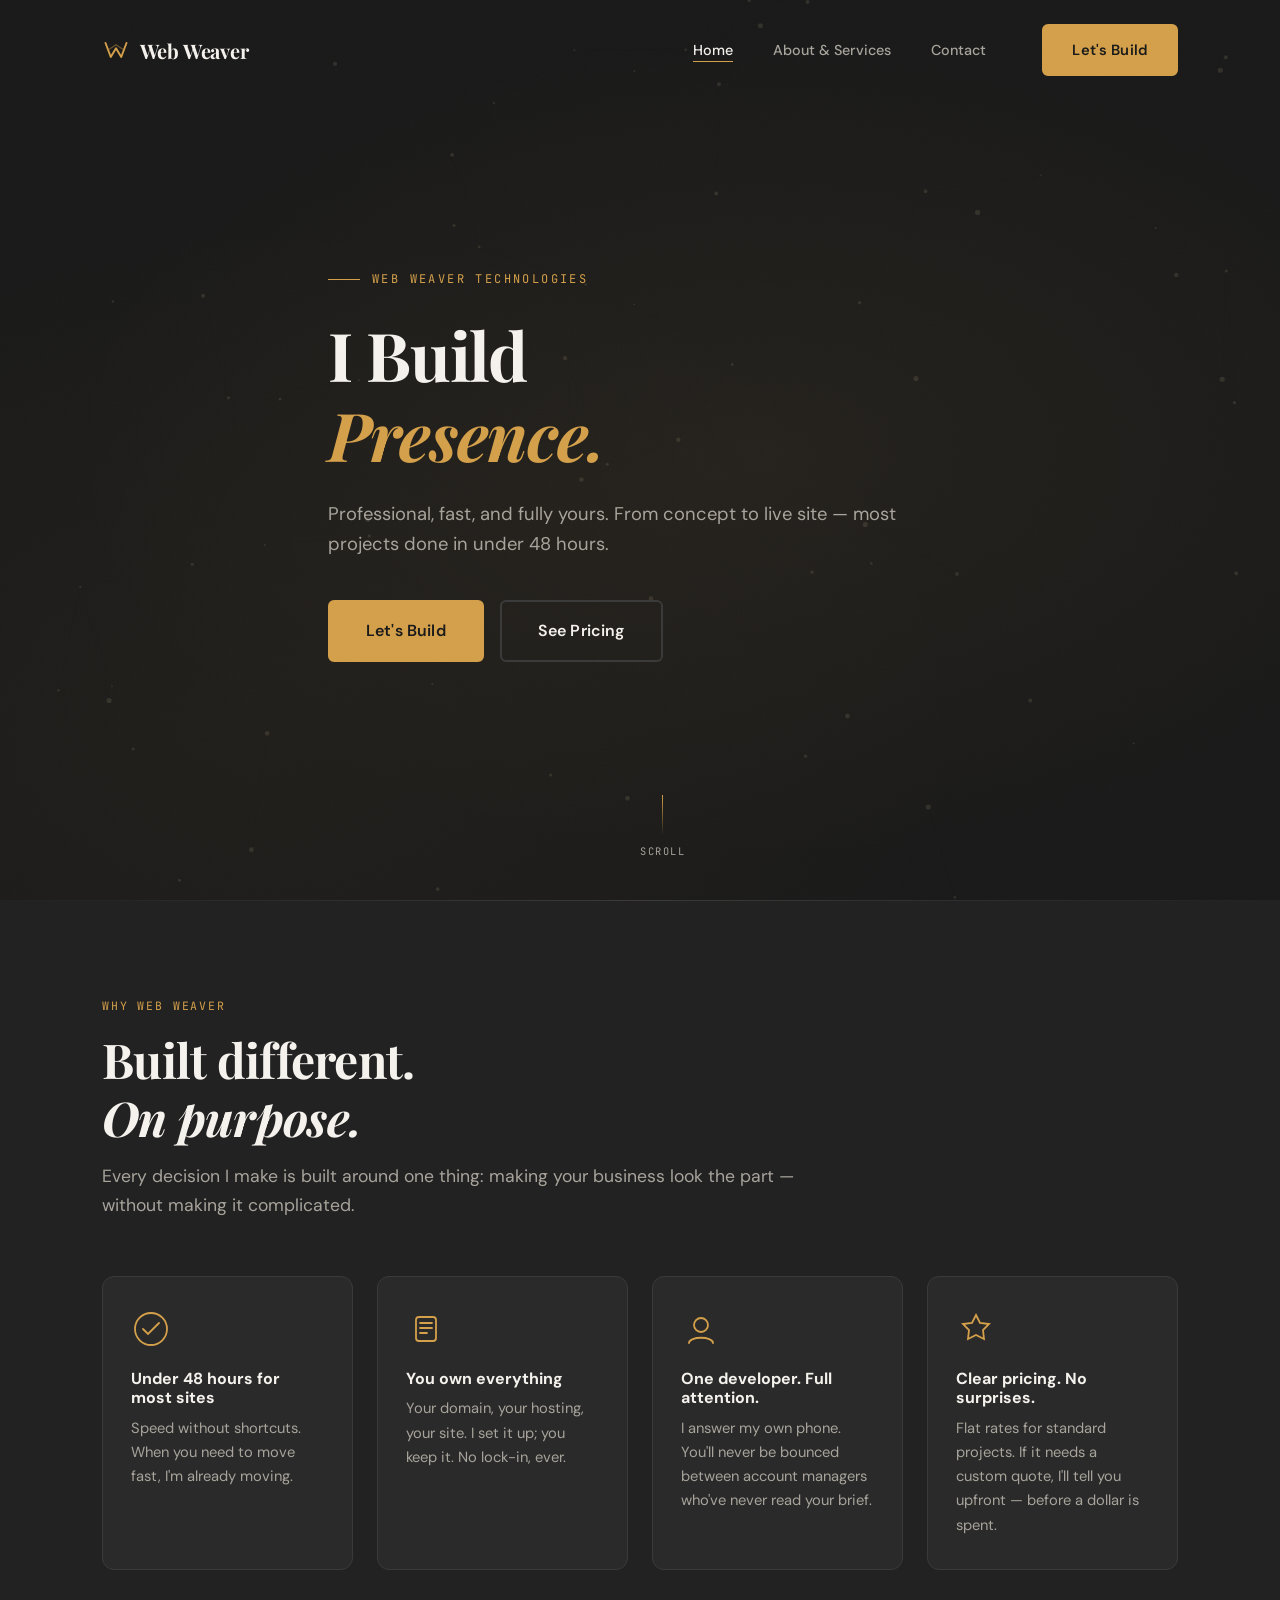
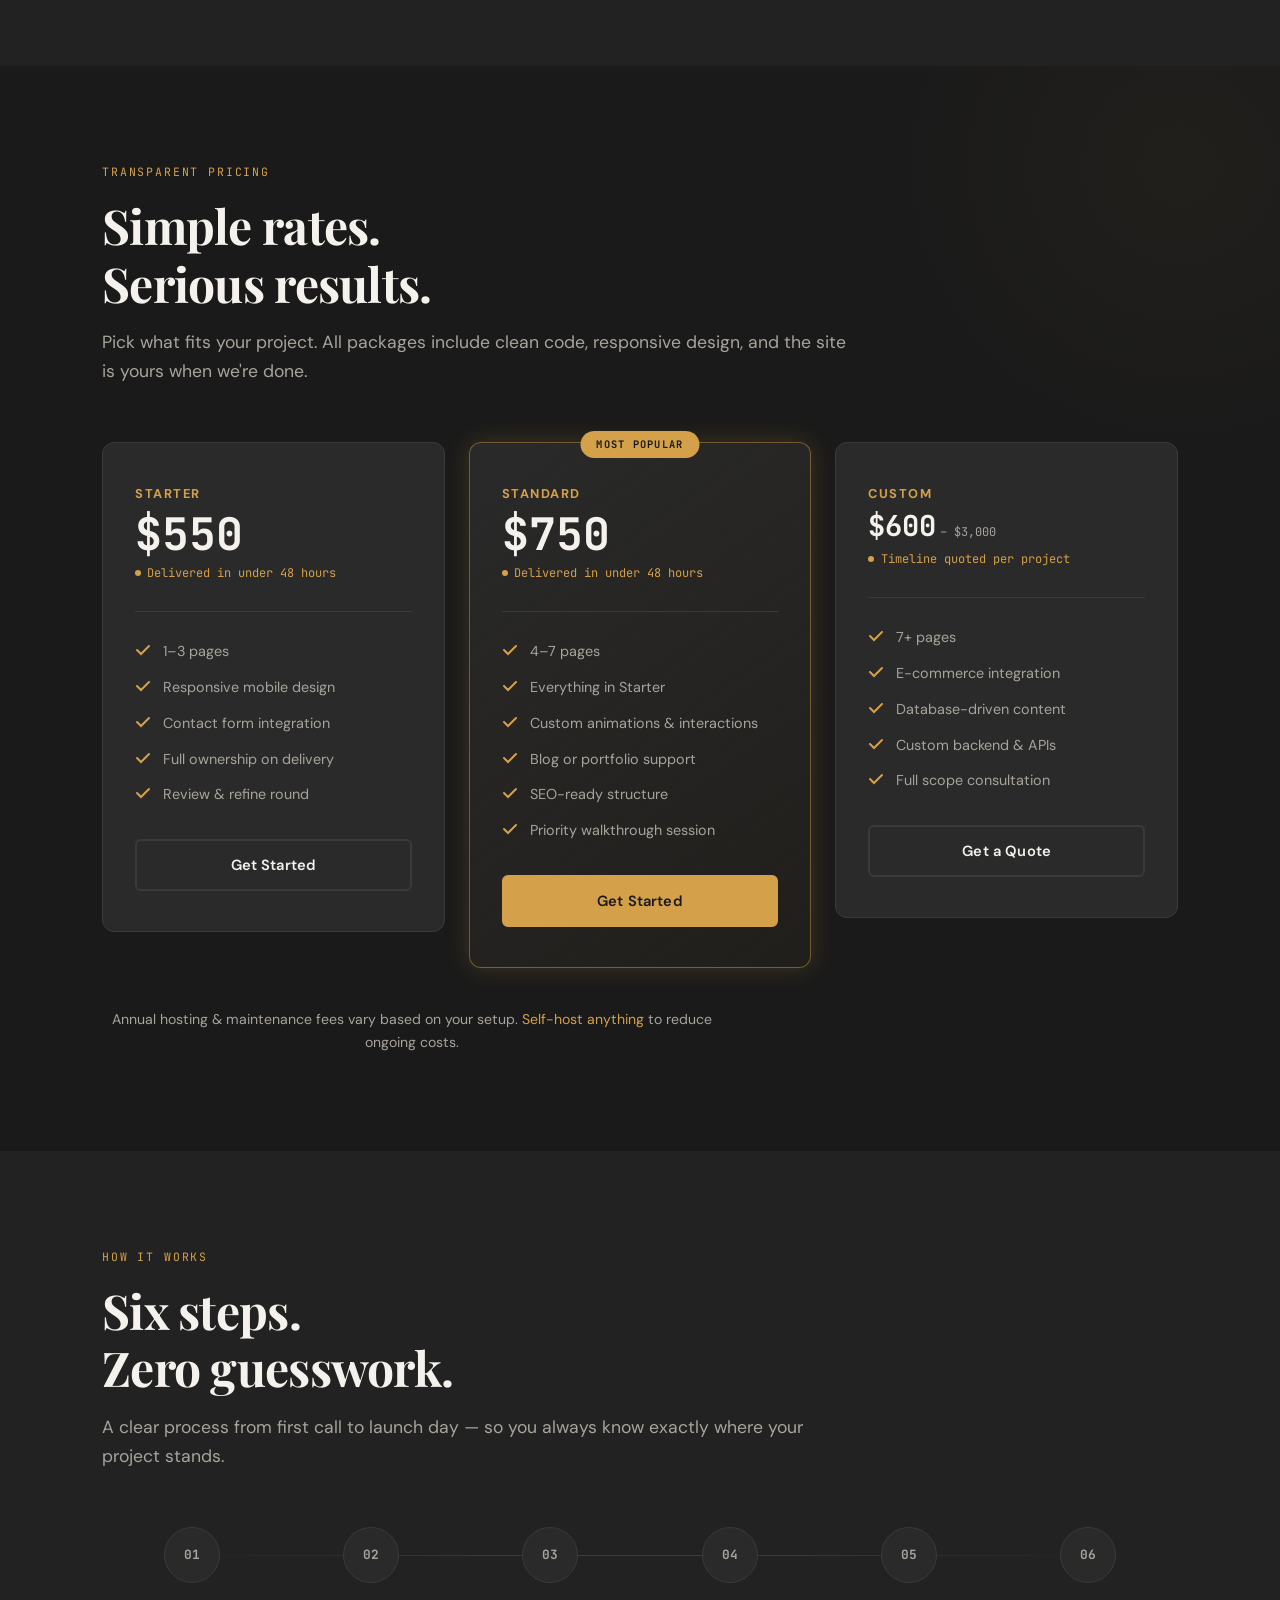
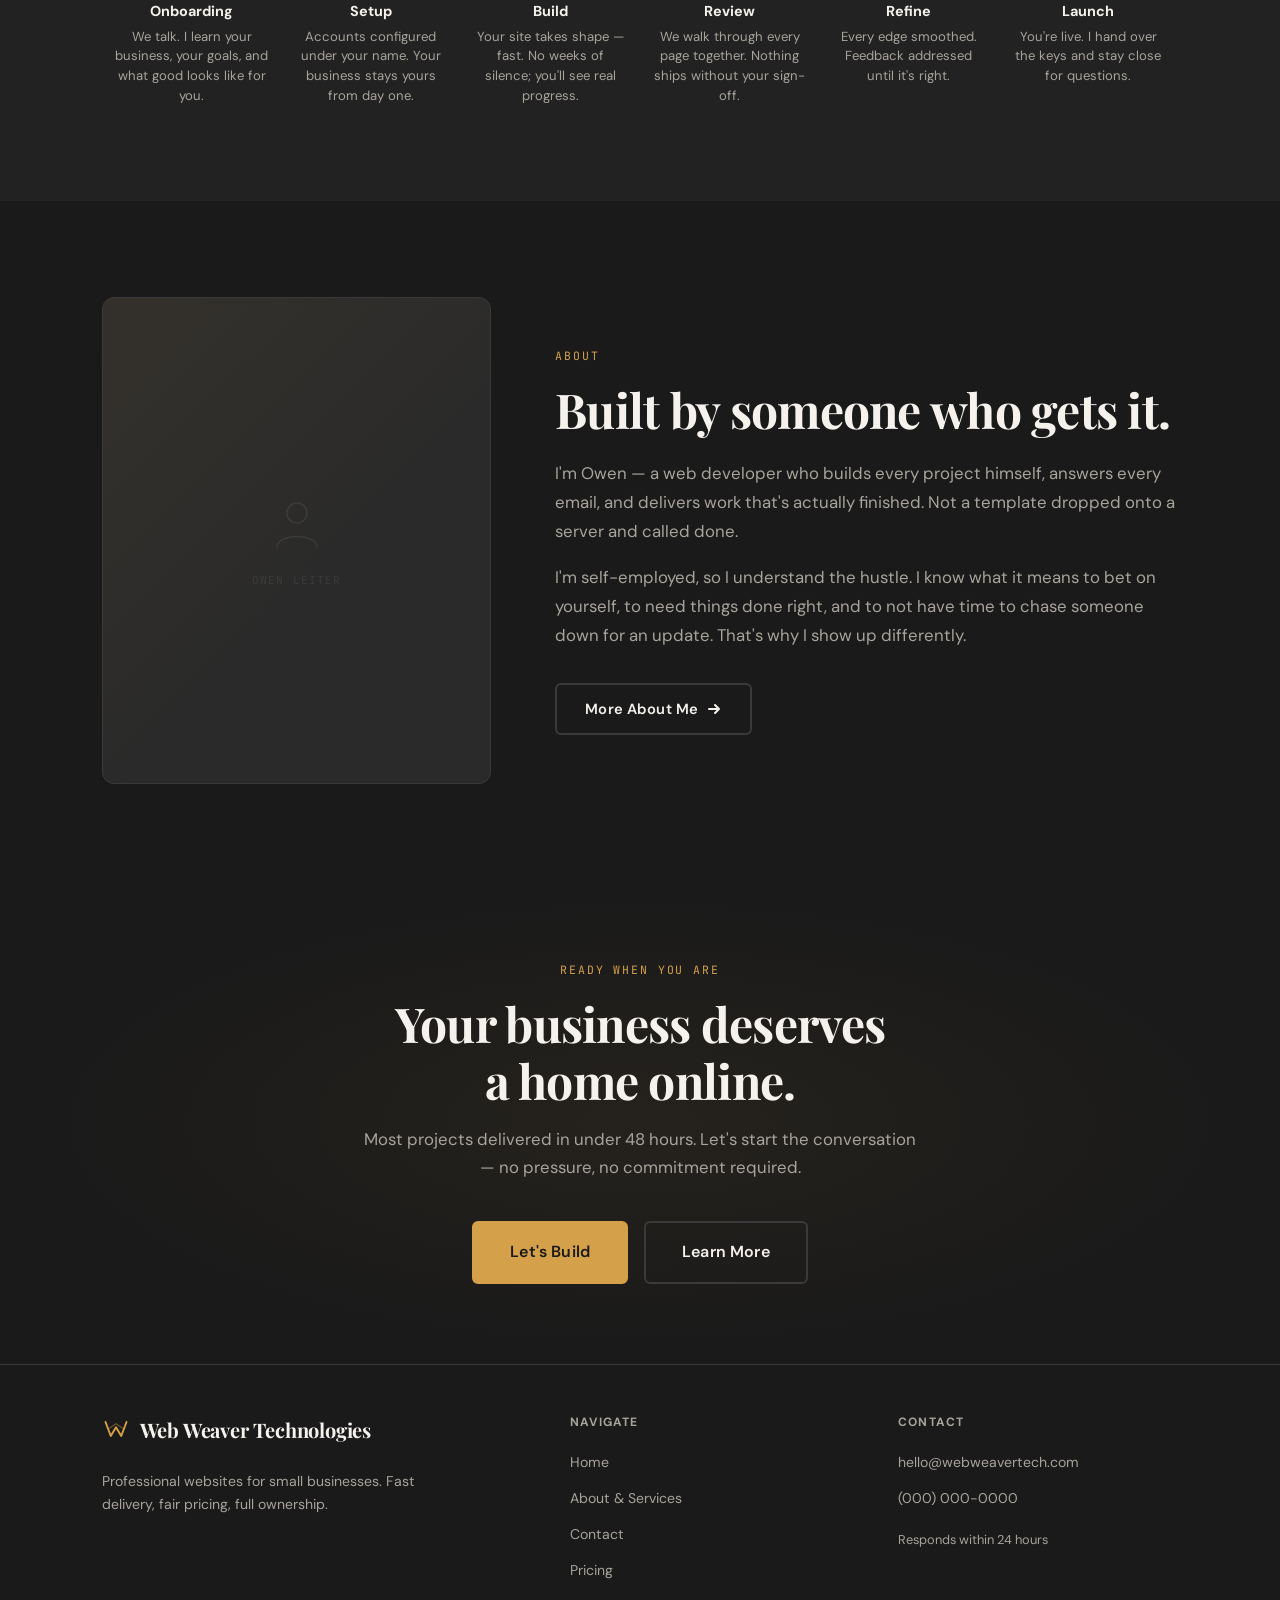
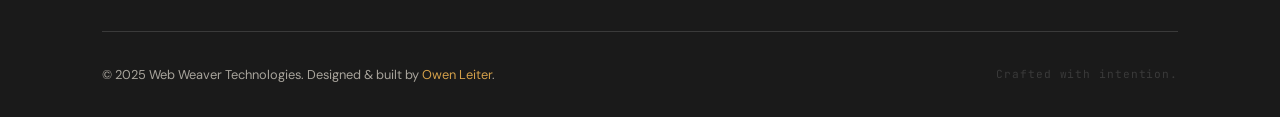
==== index.html @ 661040c4 "Initial commit — Web Weaver Technologies site" ====
<!DOCTYPE html>
<html lang="en">
<head>
  <meta charset="UTF-8" />
  <meta name="viewport" content="width=device-width, initial-scale=1.0" />
  <meta name="description" content="Web Weaver Technologies — Professional websites delivered in under 48 hours. Built by Owen Leiter for small businesses that mean business." />
  <title>Web Weaver Technologies</title>

  <!-- Fonts -->
  <link rel="preconnect" href="https://fonts.googleapis.com" />
  <link rel="preconnect" href="https://fonts.gstatic.com" crossorigin />
  <link href="https://fonts.googleapis.com/css2?family=Playfair+Display:ital,wght@0,600;0,700;1,600;1,700&family=DM+Sans:wght@400;500;600;700&family=JetBrains+Mono:wght@400;700&display=swap" rel="stylesheet" />

  <link rel="stylesheet" href="css/style.css" />
</head>
<body>

  <!-- ── NAVIGATION ─────────────────────────── -->
  <nav class="nav" role="navigation" aria-label="Main navigation">
    <div class="nav__inner">
      <a href="index.html" class="nav__logo">
        <!-- Logo mark: woven W -->
        <div class="nav__logo-mark" aria-hidden="true">
          <svg viewBox="0 0 32 32" fill="none" xmlns="http://www.w3.org/2000/svg">
            <path d="M4 8 L10 24 L16 14 L22 24 L28 8" stroke="#d4a04a" stroke-width="2.2" stroke-linecap="round" stroke-linejoin="round"/>
            <path d="M7 16 L16 10 L25 16" stroke="#d4a04a" stroke-width="1.2" stroke-linecap="round" stroke-opacity="0.45"/>
          </svg>
        </div>
        Web Weaver
      </a>

      <ul class="nav__links" role="list">
        <li><a href="index.html" class="nav__link">Home</a></li>
        <li><a href="about.html" class="nav__link">About &amp; Services</a></li>
        <li><a href="contact.html" class="nav__link">Contact</a></li>
        <li class="nav__cta">
          <a href="contact.html" class="btn btn-primary">Let's Build</a>
        </li>
      </ul>

      <button class="nav__toggle" aria-label="Open menu" aria-expanded="false">
        <span></span><span></span><span></span>
      </button>
    </div>
  </nav>

  <!-- ── HERO ───────────────────────────────── -->
  <section class="hero" aria-label="Hero">
    <canvas id="hero-canvas" aria-hidden="true"></canvas>
    <div class="hero__gradient" aria-hidden="true"></div>

    <div class="hero__content container">
      <span class="hero__eyebrow">Web Weaver Technologies</span>

      <h1 class="hero__headline">
        I Build<br>
        <em>Presence.</em>
      </h1>

      <p class="hero__sub">
        Professional, fast, and fully yours. From concept to live site — most
        projects done in under 48 hours.
      </p>

      <div class="hero__ctas">
        <a href="contact.html" class="btn btn-primary btn-lg">Let's Build</a>
        <a href="#pricing" class="btn btn-ghost btn-lg">See Pricing</a>
      </div>
    </div>

    <div class="hero__scroll" aria-hidden="true">
      <div class="hero__scroll-line"></div>
      <span>Scroll</span>
    </div>
  </section>

  <!-- ── PITCH / VALUE PROPS ────────────────── -->
  <section class="pitch" id="pitch" aria-labelledby="pitch-heading">
    <div class="container">
      <div class="section-header" data-reveal>
        <span class="section-label">Why Web Weaver</span>
        <h2 id="pitch-heading">Built different.<br><em>On purpose.</em></h2>
        <p>Every decision I make is built around one thing: making your business look the part — without making it complicated.</p>
      </div>

      <div class="pitch__grid" data-reveal>
        <div class="pitch__card" data-stagger>
          <div class="pitch__icon" aria-hidden="true">
            <svg viewBox="0 0 40 40" fill="none" xmlns="http://www.w3.org/2000/svg" stroke="currentColor" stroke-width="1.8" stroke-linecap="round">
              <circle cx="20" cy="20" r="16"/>
              <polyline points="12,20 17,25 28,14"/>
            </svg>
          </div>
          <h3>Under 48 hours for most sites</h3>
          <p>Speed without shortcuts. When you need to move fast, I'm already moving.</p>
        </div>

        <div class="pitch__card" data-stagger>
          <div class="pitch__icon" aria-hidden="true">
            <svg viewBox="0 0 40 40" fill="none" xmlns="http://www.w3.org/2000/svg" stroke="currentColor" stroke-width="1.8" stroke-linecap="round">
              <rect x="10" y="8" width="20" height="24" rx="3"/>
              <line x1="14" y1="14" x2="26" y2="14"/>
              <line x1="14" y1="19" x2="26" y2="19"/>
              <line x1="14" y1="24" x2="21" y2="24"/>
            </svg>
          </div>
          <h3>You own everything</h3>
          <p>Your domain, your hosting, your site. I set it up; you keep it. No lock-in, ever.</p>
        </div>

        <div class="pitch__card" data-stagger>
          <div class="pitch__icon" aria-hidden="true">
            <svg viewBox="0 0 40 40" fill="none" xmlns="http://www.w3.org/2000/svg" stroke="currentColor" stroke-width="1.8" stroke-linecap="round">
              <circle cx="20" cy="16" r="7"/>
              <path d="M8,34 C8,27 32,27 32,34"/>
            </svg>
          </div>
          <h3>One developer. Full attention.</h3>
          <p>I answer my own phone. You'll never be bounced between account managers who've never read your brief.</p>
        </div>

        <div class="pitch__card" data-stagger>
          <div class="pitch__icon" aria-hidden="true">
            <svg viewBox="0 0 40 40" fill="none" xmlns="http://www.w3.org/2000/svg" stroke="currentColor" stroke-width="1.8" stroke-linecap="round">
              <path d="M20 6 L24 14 L33 15 L27 21 L28 30 L20 26 L12 30 L13 21 L7 15 L16 14 Z"/>
            </svg>
          </div>
          <h3>Clear pricing. No surprises.</h3>
          <p>Flat rates for standard projects. If it needs a custom quote, I'll tell you upfront — before a dollar is spent.</p>
        </div>
      </div>
    </div>
  </section>

  <!-- ── PRICING ────────────────────────────── -->
  <section class="pricing" id="pricing" aria-labelledby="pricing-heading">
    <div class="container">
      <div class="section-header" data-reveal>
        <span class="section-label">Transparent Pricing</span>
        <h2 id="pricing-heading">Simple rates.<br>Serious results.</h2>
        <p>Pick what fits your project. All packages include clean code, responsive design, and the site is yours when we're done.</p>
      </div>

      <div class="pricing__grid" data-reveal>

        <!-- Starter -->
        <div class="pricing-card" data-stagger>
          <div class="pricing-card__name">Starter</div>
          <div class="pricing-card__price">
            <span class="pricing-card__amount">$550</span>
          </div>
          <div class="pricing-card__turnaround">Delivered in under 48 hours</div>
          <div class="pricing-card__divider"></div>
          <ul class="pricing-card__features">
            <li class="pricing-card__feature">
              <svg class="pricing-card__feature-icon" viewBox="0 0 16 16" fill="none" stroke="currentColor" stroke-width="2" stroke-linecap="round"><polyline points="2 8 6 12 14 4"/></svg>
              1–3 pages
            </li>
            <li class="pricing-card__feature">
              <svg class="pricing-card__feature-icon" viewBox="0 0 16 16" fill="none" stroke="currentColor" stroke-width="2" stroke-linecap="round"><polyline points="2 8 6 12 14 4"/></svg>
              Responsive mobile design
            </li>
            <li class="pricing-card__feature">
              <svg class="pricing-card__feature-icon" viewBox="0 0 16 16" fill="none" stroke="currentColor" stroke-width="2" stroke-linecap="round"><polyline points="2 8 6 12 14 4"/></svg>
              Contact form integration
            </li>
            <li class="pricing-card__feature">
              <svg class="pricing-card__feature-icon" viewBox="0 0 16 16" fill="none" stroke="currentColor" stroke-width="2" stroke-linecap="round"><polyline points="2 8 6 12 14 4"/></svg>
              Full ownership on delivery
            </li>
            <li class="pricing-card__feature">
              <svg class="pricing-card__feature-icon" viewBox="0 0 16 16" fill="none" stroke="currentColor" stroke-width="2" stroke-linecap="round"><polyline points="2 8 6 12 14 4"/></svg>
              Review &amp; refine round
            </li>
          </ul>
          <a href="onboarding.html?plan=starter" class="btn btn-ghost" style="width:100%;justify-content:center;">Get Started</a>
        </div>

        <!-- Standard (featured) -->
        <div class="pricing-card pricing-card--featured" data-stagger>
          <div class="pricing-card__badge">Most Popular</div>
          <div class="pricing-card__name">Standard</div>
          <div class="pricing-card__price">
            <span class="pricing-card__amount">$750</span>
          </div>
          <div class="pricing-card__turnaround">Delivered in under 48 hours</div>
          <div class="pricing-card__divider"></div>
          <ul class="pricing-card__features">
            <li class="pricing-card__feature">
              <svg class="pricing-card__feature-icon" viewBox="0 0 16 16" fill="none" stroke="currentColor" stroke-width="2" stroke-linecap="round"><polyline points="2 8 6 12 14 4"/></svg>
              4–7 pages
            </li>
            <li class="pricing-card__feature">
              <svg class="pricing-card__feature-icon" viewBox="0 0 16 16" fill="none" stroke="currentColor" stroke-width="2" stroke-linecap="round"><polyline points="2 8 6 12 14 4"/></svg>
              Everything in Starter
            </li>
            <li class="pricing-card__feature">
              <svg class="pricing-card__feature-icon" viewBox="0 0 16 16" fill="none" stroke="currentColor" stroke-width="2" stroke-linecap="round"><polyline points="2 8 6 12 14 4"/></svg>
              Custom animations &amp; interactions
            </li>
            <li class="pricing-card__feature">
              <svg class="pricing-card__feature-icon" viewBox="0 0 16 16" fill="none" stroke="currentColor" stroke-width="2" stroke-linecap="round"><polyline points="2 8 6 12 14 4"/></svg>
              Blog or portfolio support
            </li>
            <li class="pricing-card__feature">
              <svg class="pricing-card__feature-icon" viewBox="0 0 16 16" fill="none" stroke="currentColor" stroke-width="2" stroke-linecap="round"><polyline points="2 8 6 12 14 4"/></svg>
              SEO-ready structure
            </li>
            <li class="pricing-card__feature">
              <svg class="pricing-card__feature-icon" viewBox="0 0 16 16" fill="none" stroke="currentColor" stroke-width="2" stroke-linecap="round"><polyline points="2 8 6 12 14 4"/></svg>
              Priority walkthrough session
            </li>
          </ul>
          <a href="onboarding.html?plan=standard" class="btn btn-primary" style="width:100%;justify-content:center;">Get Started</a>
        </div>

        <!-- Custom -->
        <div class="pricing-card" data-stagger>
          <div class="pricing-card__name">Custom</div>
          <div class="pricing-card__price">
            <span class="pricing-card__amount pricing-card__amount--range">$600</span>
            <span class="pricing-card__suffix">– $3,000</span>
          </div>
          <div class="pricing-card__turnaround">Timeline quoted per project</div>
          <div class="pricing-card__divider"></div>
          <ul class="pricing-card__features">
            <li class="pricing-card__feature">
              <svg class="pricing-card__feature-icon" viewBox="0 0 16 16" fill="none" stroke="currentColor" stroke-width="2" stroke-linecap="round"><polyline points="2 8 6 12 14 4"/></svg>
              7+ pages
            </li>
            <li class="pricing-card__feature">
              <svg class="pricing-card__feature-icon" viewBox="0 0 16 16" fill="none" stroke="currentColor" stroke-width="2" stroke-linecap="round"><polyline points="2 8 6 12 14 4"/></svg>
              E-commerce integration
            </li>
            <li class="pricing-card__feature">
              <svg class="pricing-card__feature-icon" viewBox="0 0 16 16" fill="none" stroke="currentColor" stroke-width="2" stroke-linecap="round"><polyline points="2 8 6 12 14 4"/></svg>
              Database-driven content
            </li>
            <li class="pricing-card__feature">
              <svg class="pricing-card__feature-icon" viewBox="0 0 16 16" fill="none" stroke="currentColor" stroke-width="2" stroke-linecap="round"><polyline points="2 8 6 12 14 4"/></svg>
              Custom backend &amp; APIs
            </li>
            <li class="pricing-card__feature">
              <svg class="pricing-card__feature-icon" viewBox="0 0 16 16" fill="none" stroke="currentColor" stroke-width="2" stroke-linecap="round"><polyline points="2 8 6 12 14 4"/></svg>
              Full scope consultation
            </li>
          </ul>
          <a href="onboarding.html?plan=custom" class="btn btn-ghost" style="width:100%;justify-content:center;">Get a Quote</a>
        </div>

      </div>

      <p class="pricing__note" data-reveal>
        Annual hosting &amp; maintenance fees vary based on your setup.
        <a href="about.html#services">Self-host anything</a> to reduce ongoing costs.
      </p>
    </div>
  </section>

  <!-- ── PROCESS ────────────────────────────── -->
  <section class="process" id="process" aria-labelledby="process-heading">
    <div class="container">
      <div class="section-header" data-reveal>
        <span class="section-label">How It Works</span>
        <h2 id="process-heading">Six steps.<br>Zero guesswork.</h2>
        <p>A clear process from first call to launch day — so you always know exactly where your project stands.</p>
      </div>

      <div class="process__timeline" role="list">
        <div class="process__step" role="listitem">
          <div class="process__num" aria-hidden="true">01</div>
          <h3 class="process__step-title">Onboarding</h3>
          <p class="process__step-desc">We talk. I learn your business, your goals, and what good looks like for you.</p>
        </div>
        <div class="process__step" role="listitem">
          <div class="process__num" aria-hidden="true">02</div>
          <h3 class="process__step-title">Setup</h3>
          <p class="process__step-desc">Accounts configured under your name. Your business stays yours from day one.</p>
        </div>
        <div class="process__step" role="listitem">
          <div class="process__num" aria-hidden="true">03</div>
          <h3 class="process__step-title">Build</h3>
          <p class="process__step-desc">Your site takes shape — fast. No weeks of silence; you'll see real progress.</p>
        </div>
        <div class="process__step" role="listitem">
          <div class="process__num" aria-hidden="true">04</div>
          <h3 class="process__step-title">Review</h3>
          <p class="process__step-desc">We walk through every page together. Nothing ships without your sign-off.</p>
        </div>
        <div class="process__step" role="listitem">
          <div class="process__num" aria-hidden="true">05</div>
          <h3 class="process__step-title">Refine</h3>
          <p class="process__step-desc">Every edge smoothed. Feedback addressed until it's right.</p>
        </div>
        <div class="process__step" role="listitem">
          <div class="process__num" aria-hidden="true">06</div>
          <h3 class="process__step-title">Launch</h3>
          <p class="process__step-desc">You're live. I hand over the keys and stay close for questions.</p>
        </div>
      </div>
    </div>
  </section>

  <!-- ── ABOUT TEASER ───────────────────────── -->
  <section class="about-teaser" aria-labelledby="about-teaser-heading">
    <div class="container">
      <div class="about-teaser__inner" data-reveal>
        <div class="about-teaser__photo">
          <div class="about-teaser__photo-placeholder">
            <svg viewBox="0 0 64 64" fill="none" xmlns="http://www.w3.org/2000/svg" stroke="currentColor" stroke-width="1.5" stroke-linecap="round">
              <circle cx="32" cy="22" r="10"/>
              <path d="M12,56 C12,42 52,42 52,56"/>
            </svg>
            <span class="about-teaser__photo-label">Owen Leiter</span>
          </div>
        </div>

        <div class="about-teaser__content">
          <span class="section-label">About</span>
          <h2 id="about-teaser-heading">Built by someone who gets it.</h2>
          <p>
            I'm Owen — a web developer who builds every project himself, answers every email, and
            delivers work that's actually finished. Not a template dropped onto a server and called done.
          </p>
          <p>
            I'm self-employed, so I understand the hustle. I know what it means to bet on yourself,
            to need things done right, and to not have time to chase someone down for an update.
            That's why I show up differently.
          </p>
          <a href="about.html" class="btn btn-ghost">
            More About Me
            <svg width="16" height="16" viewBox="0 0 16 16" fill="none" stroke="currentColor" stroke-width="2" stroke-linecap="round" stroke-linejoin="round" aria-hidden="true"><path d="M3 8h10M9 4l4 4-4 4"/></svg>
          </a>
        </div>
      </div>
    </div>
  </section>

  <!-- ── CTA BAND ───────────────────────────── -->
  <section class="cta-band" aria-labelledby="cta-heading">
    <div class="container cta-band__inner" data-reveal>
      <span class="section-label" style="display:block;text-align:center;">Ready when you are</span>
      <h2 id="cta-heading">Your business deserves<br>a home online.</h2>
      <p>Most projects delivered in under 48 hours. Let's start the conversation — no pressure, no commitment required.</p>
      <div class="cta-band__actions">
        <a href="contact.html" class="btn btn-primary btn-lg">Let's Build</a>
        <a href="about.html" class="btn btn-ghost btn-lg">Learn More</a>
      </div>
    </div>
  </section>

  <!-- ── FOOTER ─────────────────────────────── -->
  <footer class="footer" role="contentinfo">
    <div class="container">
      <div class="footer__inner">
        <div class="footer__brand">
          <a href="index.html" class="nav__logo" style="margin-bottom:0.75rem;display:inline-flex;">
            <div class="nav__logo-mark" aria-hidden="true">
              <svg viewBox="0 0 32 32" fill="none" xmlns="http://www.w3.org/2000/svg">
                <path d="M4 8 L10 24 L16 14 L22 24 L28 8" stroke="#d4a04a" stroke-width="2.2" stroke-linecap="round" stroke-linejoin="round"/>
                <path d="M7 16 L16 10 L25 16" stroke="#d4a04a" stroke-width="1.2" stroke-linecap="round" stroke-opacity="0.45"/>
              </svg>
            </div>
            Web Weaver Technologies
          </a>
          <p>Professional websites for small businesses. Fast delivery, fair pricing, full ownership.</p>
        </div>

        <div>
          <p class="footer__heading">Navigate</p>
          <ul class="footer__links" role="list">
            <li><a href="index.html" class="footer__link">Home</a></li>
            <li><a href="about.html" class="footer__link">About &amp; Services</a></li>
            <li><a href="contact.html" class="footer__link">Contact</a></li>
            <li><a href="#pricing" class="footer__link">Pricing</a></li>
          </ul>
        </div>

        <div>
          <p class="footer__heading">Contact</p>
          <ul class="footer__links" role="list">
            <li><a href="mailto:hello@webweavertech.com" class="footer__link">hello@webweavertech.com</a></li>
            <li><a href="tel:+10000000000" class="footer__link">(000) 000-0000</a></li>
            <li style="margin-top:0.5rem;font-size:0.8rem;color:var(--text-secondary);">Responds within 24 hours</li>
          </ul>
        </div>
      </div>

      <div class="footer__bottom">
        <p class="footer__copy">&copy; 2025 Web Weaver Technologies. Designed &amp; built by <a href="about.html">Owen Leiter</a>.</p>
        <span class="footer__tagline">Crafted with intention.</span>
      </div>
    </div>
  </footer>

  <script src="js/main.js"></script>
</body>
</html>
---- css/style.css ----
/* =============================================
   WEB WEAVER TECHNOLOGIES — MAIN STYLESHEET
   ============================================= */

/* 1. VARIABLES & RESET
   ============================================= */
:root {
  --bg-primary:    #222222;
  --bg-secondary:  #1a1a1a;
  --bg-surface:    #2a2a2a;
  --accent:        #d4a04a;
  --accent-light:  #e8b84a;
  --accent-glow:        rgba(232, 184, 74, 0.18);
  --accent-glow-strong: rgba(212, 160, 74, 0.32);
  --text-primary:  #f5f2ed;
  --text-secondary:#a8a49c;
  --border:        #3a3a3a;
  --border-accent: rgba(212, 160, 74, 0.45);

  --font-display: 'Playfair Display', Georgia, serif;
  --font-body:    'DM Sans', system-ui, sans-serif;
  --font-mono:    'JetBrains Mono', 'Courier New', monospace;

  --ease-out: cubic-bezier(0.16, 1, 0.3, 1);
  --ease-in-out: cubic-bezier(0.4, 0, 0.2, 1);
  --dur-reveal: 650ms;
  --dur-hover:  280ms;

  --shadow-card:       0 4px 28px rgba(0,0,0,0.45);
  --shadow-card-hover: 0 8px 48px rgba(0,0,0,0.55);
  --shadow-glow:       0 0 24px var(--accent-glow);
  --shadow-glow-strong:0 0 48px var(--accent-glow-strong);

  --radius-sm: 6px;
  --radius-md: 12px;
  --container: 1140px;
}

*, *::before, *::after { box-sizing: border-box; margin: 0; padding: 0; }

html {
  scroll-behavior: smooth;
}

body {
  background-color: var(--bg-primary);
  color: var(--text-primary);
  font-family: var(--font-body);
  font-size: 1rem;
  line-height: 1.65;
  overflow-x: hidden;
  -webkit-font-smoothing: antialiased;
  -moz-osx-font-smoothing: grayscale;
}

/* Subtle noise texture */
body::after {
  content: '';
  position: fixed;
  inset: 0;
  pointer-events: none;
  z-index: 9999;
  opacity: 0.018;
  background-image: url("data:image/svg+xml,%3Csvg xmlns='http://www.w3.org/2000/svg' width='300' height='300'%3E%3Cfilter id='n' x='0' y='0'%3E%3CfeTurbulence type='fractalNoise' baseFrequency='0.75' numOctaves='4' stitchTiles='stitch'/%3E%3C/filter%3E%3Crect width='300' height='300' filter='url(%23n)' opacity='1'/%3E%3C/svg%3E");
}

img, svg { display: block; max-width: 100%; }
a { color: inherit; text-decoration: none; }
ul, ol { list-style: none; }
button { cursor: pointer; border: none; background: none; font: inherit; }

/* 2. TYPOGRAPHY
   ============================================= */
h1, h2, h3, h4 {
  font-family: var(--font-display);
  line-height: 1.2;
  font-weight: 700;
  color: var(--text-primary);
}

h1 { font-size: clamp(2.6rem, 5.5vw, 4.2rem); letter-spacing: -0.02em; }
h2 { font-size: clamp(2rem, 4vw, 3rem); letter-spacing: -0.015em; }
h3 { font-size: clamp(1.2rem, 2vw, 1.5rem); font-weight: 600; }
h4 { font-size: 1.1rem; font-family: var(--font-body); font-weight: 600; }

p { color: var(--text-secondary); max-width: 62ch; }
strong { color: var(--text-primary); font-weight: 600; }

.section-label {
  font-family: var(--font-mono);
  font-size: 0.72rem;
  letter-spacing: 0.16em;
  text-transform: uppercase;
  color: var(--accent);
  display: block;
  margin-bottom: 1rem;
}

/* 3. LAYOUT
   ============================================= */
.container {
  max-width: var(--container);
  margin: 0 auto;
  padding: 0 2rem;
}

section { padding: 6rem 0; }

.section-header { margin-bottom: 3.5rem; }
.section-header p { font-size: 1.1rem; margin-top: 1rem; }

/* 4. NAVIGATION
   ============================================= */
.nav {
  position: fixed;
  top: 0; left: 0; right: 0;
  z-index: 100;
  padding: 1.5rem 0;
  transition: padding var(--dur-hover) var(--ease-in-out),
              background var(--dur-hover) var(--ease-in-out),
              border-color var(--dur-hover) var(--ease-in-out);
  border-bottom: 1px solid transparent;
}

.nav--scrolled {
  padding: 1rem 0;
  background: rgba(26, 26, 26, 0.92);
  backdrop-filter: blur(12px);
  -webkit-backdrop-filter: blur(12px);
  border-bottom-color: var(--border);
}

.nav__inner {
  display: flex;
  align-items: center;
  justify-content: space-between;
  max-width: var(--container);
  margin: 0 auto;
  padding: 0 2rem;
}

.nav__logo {
  font-family: var(--font-display);
  font-size: 1.25rem;
  font-weight: 700;
  color: var(--text-primary);
  letter-spacing: -0.01em;
  display: flex;
  align-items: center;
  gap: 0.6rem;
}

.nav__logo-mark {
  width: 28px;
  height: 28px;
  position: relative;
  flex-shrink: 0;
}

.nav__logo-mark svg {
  width: 100%;
  height: 100%;
}

.nav__links {
  display: flex;
  align-items: center;
  gap: 2.5rem;
}

.nav__link {
  font-size: 0.9rem;
  font-weight: 500;
  color: var(--text-secondary);
  transition: color var(--dur-hover) var(--ease-in-out);
  position: relative;
}

.nav__link::after {
  content: '';
  position: absolute;
  bottom: -3px;
  left: 0; right: 0;
  height: 1px;
  background: var(--accent);
  transform: scaleX(0);
  transform-origin: left;
  transition: transform var(--dur-hover) var(--ease-out);
}

.nav__link:hover { color: var(--text-primary); }
.nav__link:hover::after { transform: scaleX(1); }
.nav__link--active { color: var(--text-primary); }
.nav__link--active::after { transform: scaleX(1); }

.nav__cta {
  margin-left: 1rem;
}

.nav__toggle {
  display: none;
  flex-direction: column;
  gap: 5px;
  padding: 4px;
  background: none;
  border: none;
  cursor: pointer;
}

.nav__toggle span {
  display: block;
  width: 22px;
  height: 2px;
  background: var(--text-secondary);
  border-radius: 2px;
  transition: transform var(--dur-hover) var(--ease-out),
              opacity var(--dur-hover) var(--ease-out);
}

/* 5. BUTTONS
   ============================================= */
.btn {
  display: inline-flex;
  align-items: center;
  gap: 0.5rem;
  padding: 0.75rem 1.75rem;
  border-radius: var(--radius-sm);
  font-family: var(--font-body);
  font-size: 0.92rem;
  font-weight: 600;
  letter-spacing: 0.01em;
  transition: transform var(--dur-hover) var(--ease-out),
              box-shadow var(--dur-hover) var(--ease-out),
              background var(--dur-hover) var(--ease-out),
              color var(--dur-hover) var(--ease-out);
  position: relative;
  overflow: hidden;
  cursor: pointer;
}

.btn::before {
  content: '';
  position: absolute;
  inset: 0;
  background: linear-gradient(90deg, transparent 0%, rgba(255,255,255,0.06) 50%, transparent 100%);
  transform: translateX(-100%);
  transition: transform 500ms var(--ease-out);
}

.btn:hover::before {
  transform: translateX(100%);
}

.btn-primary {
  background: var(--accent);
  color: #1a1a1a;
  border: 2px solid var(--accent);
}

.btn-primary:hover {
  background: var(--accent-light);
  border-color: var(--accent-light);
  transform: translateY(-2px) scale(1.02);
  box-shadow: var(--shadow-glow-strong);
}

.btn-ghost {
  background: transparent;
  color: var(--text-primary);
  border: 2px solid var(--border);
}

.btn-ghost:hover {
  border-color: var(--accent);
  color: var(--accent);
  transform: translateY(-2px) scale(1.02);
  box-shadow: var(--shadow-glow);
}

.btn-lg {
  padding: 1rem 2.25rem;
  font-size: 1rem;
}

.btn--success {
  background: #3a8a5a !important;
  border-color: #3a8a5a !important;
  color: #fff !important;
}

/* 6. HERO
   ============================================= */
.hero {
  position: relative;
  min-height: 100vh;
  display: flex;
  align-items: center;
  overflow: hidden;
  background: var(--bg-secondary);
}

#hero-canvas {
  position: absolute;
  inset: 0;
  width: 100%;
  height: 100%;
}

.hero__gradient {
  position: absolute;
  inset: 0;
  background: radial-gradient(ellipse at 60% 50%, rgba(212,160,74,0.06) 0%, transparent 65%),
              radial-gradient(ellipse at 20% 80%, rgba(212,160,74,0.04) 0%, transparent 50%);
}

.hero__content {
  position: relative;
  z-index: 2;
  max-width: var(--container);
  margin: 0 auto;
  padding: 7rem 2rem 5rem;
}

.hero__eyebrow {
  font-family: var(--font-mono);
  font-size: 0.75rem;
  letter-spacing: 0.2em;
  text-transform: uppercase;
  color: var(--accent);
  margin-bottom: 1.5rem;
  display: flex;
  align-items: center;
  gap: 0.75rem;
  opacity: 0;
  transform: translateY(16px);
  animation: revealUp var(--dur-reveal) var(--ease-out) 200ms forwards;
}

.hero__eyebrow::before {
  content: '';
  display: block;
  width: 32px;
  height: 1px;
  background: var(--accent);
}

.hero__headline {
  max-width: 15ch;
  opacity: 0;
  transform: translateY(24px);
  animation: revealUp var(--dur-reveal) var(--ease-out) 350ms forwards;
}

.hero__headline em {
  font-style: italic;
  color: var(--accent);
}

.hero__sub {
  margin-top: 1.5rem;
  font-size: 1.15rem;
  color: var(--text-secondary);
  max-width: 48ch;
  opacity: 0;
  transform: translateY(20px);
  animation: revealUp var(--dur-reveal) var(--ease-out) 500ms forwards;
}

.hero__ctas {
  display: flex;
  flex-wrap: wrap;
  gap: 1rem;
  margin-top: 2.5rem;
  opacity: 0;
  transform: translateY(16px);
  animation: revealUp var(--dur-reveal) var(--ease-out) 650ms forwards;
}

.hero__scroll {
  position: absolute;
  bottom: 2.5rem;
  left: 50%;
  transform: translateX(-50%);
  display: flex;
  flex-direction: column;
  align-items: center;
  gap: 0.5rem;
  font-family: var(--font-mono);
  font-size: 0.65rem;
  letter-spacing: 0.15em;
  text-transform: uppercase;
  color: var(--text-secondary);
  opacity: 0;
  animation: revealUp var(--dur-reveal) var(--ease-out) 900ms forwards;
  z-index: 2;
}

.hero__scroll-line {
  width: 1px;
  height: 40px;
  background: linear-gradient(to bottom, var(--accent), transparent);
  animation: scrollPulse 2s ease-in-out infinite;
}

/* 7. PITCH / VALUE PROPS
   ============================================= */
.pitch {
  background: var(--bg-primary);
  position: relative;
}

.pitch::before {
  content: '';
  position: absolute;
  top: 0; left: 0; right: 0;
  height: 1px;
  background: linear-gradient(90deg, transparent, var(--border), transparent);
}

.pitch__grid {
  display: grid;
  grid-template-columns: repeat(auto-fit, minmax(240px, 1fr));
  gap: 1.5rem;
  margin-top: 1rem;
}

.pitch__card {
  background: var(--bg-surface);
  border: 1px solid var(--border);
  border-radius: var(--radius-md);
  padding: 2rem 1.75rem;
  transition: border-color var(--dur-hover) var(--ease-out),
              box-shadow var(--dur-hover) var(--ease-out),
              transform var(--dur-hover) var(--ease-out);
}

.pitch__card:hover {
  border-color: var(--border-accent);
  box-shadow: var(--shadow-glow);
  transform: translateY(-4px);
}

.pitch__icon {
  width: 40px;
  height: 40px;
  margin-bottom: 1.25rem;
  color: var(--accent);
}

.pitch__card h3 {
  font-family: var(--font-body);
  font-size: 1rem;
  font-weight: 700;
  color: var(--text-primary);
  margin-bottom: 0.5rem;
}

.pitch__card p {
  font-size: 0.92rem;
  max-width: none;
}

/* 8. PRICING
   ============================================= */
.pricing {
  background: var(--bg-secondary);
  position: relative;
  overflow: hidden;
}

.pricing::before {
  content: '';
  position: absolute;
  top: -200px;
  right: -200px;
  width: 600px;
  height: 600px;
  border-radius: 50%;
  background: radial-gradient(circle, rgba(212,160,74,0.04) 0%, transparent 70%);
  pointer-events: none;
}

.pricing__grid {
  display: grid;
  grid-template-columns: repeat(auto-fit, minmax(280px, 1fr));
  gap: 1.5rem;
  align-items: start;
}

.pricing-card {
  background: var(--bg-surface);
  border: 1px solid var(--border);
  border-radius: var(--radius-md);
  padding: 2.5rem 2rem;
  position: relative;
  transition: transform var(--dur-hover) var(--ease-out),
              box-shadow var(--dur-hover) var(--ease-out);
}

.pricing-card:hover {
  transform: translateY(-4px);
  box-shadow: var(--shadow-card-hover);
}

.pricing-card--featured {
  border-color: var(--border-accent);
  box-shadow: var(--shadow-glow);
  background: linear-gradient(145deg, var(--bg-surface), rgba(212,160,74,0.04));
}

.pricing-card--featured:hover {
  box-shadow: var(--shadow-glow-strong);
  transform: translateY(-6px);
}

.pricing-card__badge {
  position: absolute;
  top: -12px;
  left: 50%;
  transform: translateX(-50%);
  background: var(--accent);
  color: #1a1a1a;
  font-family: var(--font-mono);
  font-size: 0.65rem;
  font-weight: 700;
  letter-spacing: 0.12em;
  text-transform: uppercase;
  padding: 0.3rem 1rem;
  border-radius: 20px;
  white-space: nowrap;
}

.pricing-card__name {
  font-family: var(--font-body);
  font-size: 0.8rem;
  font-weight: 700;
  text-transform: uppercase;
  letter-spacing: 0.12em;
  color: var(--accent);
  margin-bottom: 0.5rem;
}

.pricing-card__price {
  display: flex;
  align-items: baseline;
  gap: 0.25rem;
  margin-bottom: 0.4rem;
}

.pricing-card__amount {
  font-family: var(--font-mono);
  font-size: 2.8rem;
  font-weight: 700;
  color: var(--text-primary);
  line-height: 1;
}

.pricing-card__amount--range {
  font-size: 1.8rem;
}

.pricing-card__suffix {
  font-family: var(--font-mono);
  font-size: 0.75rem;
  color: var(--text-secondary);
}

.pricing-card__turnaround {
  font-family: var(--font-mono);
  font-size: 0.75rem;
  color: var(--accent);
  margin-bottom: 1.75rem;
  display: flex;
  align-items: center;
  gap: 0.4rem;
}

.pricing-card__turnaround::before {
  content: '';
  display: inline-block;
  width: 6px;
  height: 6px;
  border-radius: 50%;
  background: var(--accent);
}

.pricing-card__divider {
  height: 1px;
  background: var(--border);
  margin-bottom: 1.75rem;
}

.pricing-card__features {
  display: flex;
  flex-direction: column;
  gap: 0.75rem;
  margin-bottom: 2rem;
}

.pricing-card__feature {
  display: flex;
  align-items: flex-start;
  gap: 0.75rem;
  font-size: 0.9rem;
  color: var(--text-secondary);
}

.pricing-card__feature-icon {
  color: var(--accent);
  flex-shrink: 0;
  margin-top: 2px;
  width: 16px;
  height: 16px;
}

.pricing__note {
  margin-top: 2.5rem;
  text-align: center;
  font-size: 0.88rem;
  color: var(--text-secondary);
}

.pricing__note a {
  color: var(--accent);
  transition: color var(--dur-hover);
}

.pricing__note a:hover { color: var(--accent-light); }

/* 9. PROCESS
   ============================================= */
.process {
  background: var(--bg-primary);
}

.process__timeline {
  position: relative;
  display: grid;
  grid-template-columns: repeat(6, 1fr);
  gap: 0;
  margin-top: 1rem;
}

.process__timeline::before {
  content: '';
  position: absolute;
  top: 28px;
  left: calc(100% / 12);
  right: calc(100% / 12);
  height: 1px;
  background: linear-gradient(90deg, transparent, var(--border), var(--border), transparent);
}

.process__step {
  display: flex;
  flex-direction: column;
  align-items: center;
  text-align: center;
  padding: 0 0.75rem;
  position: relative;
}

.process__num {
  width: 56px;
  height: 56px;
  border-radius: 50%;
  background: var(--bg-surface);
  border: 1px solid var(--border);
  display: flex;
  align-items: center;
  justify-content: center;
  font-family: var(--font-mono);
  font-size: 0.8rem;
  font-weight: 700;
  color: var(--text-secondary);
  margin-bottom: 1.25rem;
  position: relative;
  z-index: 1;
  transition: border-color var(--dur-hover) var(--ease-out),
              color var(--dur-hover) var(--ease-out),
              box-shadow var(--dur-hover) var(--ease-out);
  flex-shrink: 0;
}

.process__step:hover .process__num {
  border-color: var(--accent);
  color: var(--accent);
  box-shadow: var(--shadow-glow);
}

.process__step-title {
  font-family: var(--font-body);
  font-size: 0.9rem;
  font-weight: 700;
  color: var(--text-primary);
  margin-bottom: 0.4rem;
}

.process__step-desc {
  font-size: 0.82rem;
  color: var(--text-secondary);
  max-width: none;
  line-height: 1.5;
}

/* 10. ABOUT TEASER
   ============================================= */
.about-teaser {
  background: var(--bg-secondary);
  position: relative;
  overflow: hidden;
}

.about-teaser__inner {
  display: grid;
  grid-template-columns: 1fr 1.6fr;
  gap: 4rem;
  align-items: center;
}

.about-teaser__photo {
  aspect-ratio: 4/5;
  border-radius: var(--radius-md);
  background: var(--bg-surface);
  border: 1px solid var(--border);
  overflow: hidden;
  position: relative;
}

.about-teaser__photo-placeholder {
  position: absolute;
  inset: 0;
  display: flex;
  align-items: center;
  justify-content: center;
  flex-direction: column;
  gap: 1rem;
  color: var(--text-secondary);
}

.about-teaser__photo svg {
  width: 64px;
  height: 64px;
  color: var(--border);
}

.about-teaser__photo::after {
  content: '';
  position: absolute;
  inset: 0;
  background: linear-gradient(135deg, rgba(212,160,74,0.06) 0%, transparent 60%);
  pointer-events: none;
}

.about-teaser__photo-label {
  font-family: var(--font-mono);
  font-size: 0.7rem;
  letter-spacing: 0.1em;
  text-transform: uppercase;
  color: var(--border);
}

.about-teaser__content h2 {
  margin-bottom: 1.25rem;
}

.about-teaser__content p {
  font-size: 1.05rem;
  line-height: 1.75;
  margin-bottom: 1rem;
}

.about-teaser__content p:last-of-type {
  margin-bottom: 2rem;
}

/* 11. STORY (ABOUT PAGE)
   ============================================= */
.story__inner {
  display: grid;
  grid-template-columns: 1fr 2fr;
  gap: 5rem;
  align-items: start;
}

.story__sticky {
  position: sticky;
  top: 8rem;
}

.story__photo {
  aspect-ratio: 3/4;
  border-radius: var(--radius-md);
  background: var(--bg-surface);
  border: 1px solid var(--border);
  overflow: hidden;
  position: relative;
  margin-bottom: 1.5rem;
}

.story__photo-inner {
  position: absolute;
  inset: 0;
  display: flex;
  align-items: center;
  justify-content: center;
  flex-direction: column;
  gap: 0.75rem;
}

.story__photo svg {
  width: 56px;
  height: 56px;
  color: var(--border);
}

.story__photo-caption {
  font-family: var(--font-mono);
  font-size: 0.65rem;
  letter-spacing: 0.1em;
  text-transform: uppercase;
  color: var(--border);
}

.story__photo::after {
  content: '';
  position: absolute;
  inset: 0;
  background: linear-gradient(160deg, rgba(212,160,74,0.07) 0%, transparent 55%);
}

.story__stat {
  display: flex;
  align-items: center;
  gap: 1rem;
  padding: 1rem 1.25rem;
  background: var(--bg-surface);
  border: 1px solid var(--border);
  border-radius: var(--radius-sm);
  margin-bottom: 0.75rem;
}

.story__stat-num {
  font-family: var(--font-mono);
  font-size: 1.5rem;
  font-weight: 700;
  color: var(--accent);
  line-height: 1;
  white-space: nowrap;
}

.story__stat-label {
  font-size: 0.82rem;
  color: var(--text-secondary);
  max-width: none;
  margin: 0;
}

.story__text h2 {
  margin-bottom: 2rem;
}

.story__text p {
  font-size: 1.05rem;
  line-height: 1.8;
  max-width: 58ch;
  margin-bottom: 1.5rem;
}

/* 12. SERVICES
   ============================================= */
.services {
  background: var(--bg-secondary);
}

.services__grid {
  display: grid;
  grid-template-columns: repeat(auto-fit, minmax(300px, 1fr));
  gap: 1.5rem;
}

.service-card {
  background: var(--bg-surface);
  border: 1px solid var(--border);
  border-radius: var(--radius-md);
  padding: 2.25rem 2rem;
  transition: border-color var(--dur-hover) var(--ease-out),
              box-shadow var(--dur-hover) var(--ease-out),
              transform var(--dur-hover) var(--ease-out);
}

.service-card:hover {
  border-color: var(--border-accent);
  box-shadow: var(--shadow-glow);
  transform: translateY(-4px);
}

.service-card--featured {
  border-color: var(--border-accent);
  background: linear-gradient(145deg, var(--bg-surface), rgba(212,160,74,0.04));
}

.service-card__tier {
  font-family: var(--font-mono);
  font-size: 0.7rem;
  font-weight: 700;
  letter-spacing: 0.15em;
  text-transform: uppercase;
  color: var(--accent);
  margin-bottom: 0.75rem;
}

.service-card__price {
  font-family: var(--font-mono);
  font-size: 1.5rem;
  font-weight: 700;
  color: var(--text-primary);
  margin-bottom: 0.5rem;
}

.service-card h3 {
  font-family: var(--font-body);
  font-size: 1.15rem;
  font-weight: 700;
  color: var(--text-primary);
  margin-bottom: 0.75rem;
}

.service-card p {
  font-size: 0.92rem;
  margin-bottom: 1.5rem;
  max-width: none;
}

.service-card__features {
  display: flex;
  flex-direction: column;
  gap: 0.6rem;
}

.service-card__feature {
  display: flex;
  align-items: flex-start;
  gap: 0.65rem;
  font-size: 0.88rem;
  color: var(--text-secondary);
}

.service-card__feature svg {
  color: var(--accent);
  flex-shrink: 0;
  margin-top: 2px;
  width: 14px;
  height: 14px;
}

/* 13. PHILOSOPHY
   ============================================= */
.philosophy {
  background: var(--bg-primary);
}

.philosophy__grid {
  display: grid;
  grid-template-columns: repeat(auto-fit, minmax(260px, 320px));
  gap: 1.5rem;
  justify-content: center;
}

.philosophy-card {
  padding: 2rem;
  border-radius: var(--radius-md);
  background: var(--bg-surface);
  border: 1px solid var(--border);
  border-top: 3px solid var(--accent);
}

.philosophy-card h3 {
  font-family: var(--font-body);
  font-size: 1rem;
  font-weight: 700;
  color: var(--text-primary);
  margin-bottom: 0.75rem;
}

.philosophy-card p {
  font-size: 0.92rem;
  max-width: none;
}

/* 14. CTA BAND
   ============================================= */
.cta-band {
  background: var(--bg-secondary);
  padding: 5rem 0;
  text-align: center;
  position: relative;
  overflow: hidden;
}

.cta-band::before {
  content: '';
  position: absolute;
  inset: 0;
  background: radial-gradient(ellipse at 50% 50%, rgba(212,160,74,0.06) 0%, transparent 65%);
  pointer-events: none;
}

.cta-band__inner {
  position: relative;
  z-index: 1;
}

.cta-band h2 {
  margin-bottom: 1rem;
}

.cta-band p {
  font-size: 1.05rem;
  margin: 0 auto 2.5rem;
  max-width: 46ch;
  text-align: center;
}

.cta-band__actions {
  display: flex;
  justify-content: center;
  flex-wrap: wrap;
  gap: 1rem;
}

/* 15. CONTACT FORM
   ============================================= */
.contact-page {
  background: var(--bg-secondary);
  min-height: 100vh;
  padding-top: 7rem;
}

.contact-page__inner {
  display: grid;
  grid-template-columns: 2fr 1.2fr;
  gap: 5rem;
  align-items: start;
  padding-bottom: 6rem;
}

.contact-form {
  display: flex;
  flex-direction: column;
  gap: 1.25rem;
}

.form-group {
  display: flex;
  flex-direction: column;
  gap: 0.5rem;
}

.form-group label {
  font-size: 0.82rem;
  font-weight: 600;
  color: var(--text-secondary);
  letter-spacing: 0.04em;
}

.form-group input,
.form-group select,
.form-group textarea {
  background: var(--bg-surface);
  border: 1px solid var(--border);
  border-radius: var(--radius-sm);
  color: var(--text-primary);
  font-family: var(--font-body);
  font-size: 0.95rem;
  padding: 0.85rem 1rem;
  transition: border-color var(--dur-hover) var(--ease-out),
              box-shadow var(--dur-hover) var(--ease-out);
  -webkit-appearance: none;
  appearance: none;
  outline: none;
  width: 100%;
}

.form-group select {
  background-image: url("data:image/svg+xml,%3Csvg xmlns='http://www.w3.org/2000/svg' width='12' height='8' viewBox='0 0 12 8'%3E%3Cpath d='M1 1l5 5 5-5' stroke='%23a8a49c' stroke-width='1.5' fill='none' stroke-linecap='round'/%3E%3C/svg%3E");
  background-repeat: no-repeat;
  background-position: right 1rem center;
  padding-right: 2.5rem;
  cursor: pointer;
}

.form-group select option {
  background: var(--bg-surface);
  color: var(--text-primary);
}

.form-group textarea {
  min-height: 140px;
  resize: vertical;
  line-height: 1.6;
}

.form-group input::placeholder,
.form-group textarea::placeholder {
  color: var(--border);
}

.form-group input:focus,
.form-group select:focus,
.form-group textarea:focus {
  border-color: var(--accent);
  box-shadow: 0 0 0 3px rgba(212,160,74,0.12);
}

.form-row {
  display: grid;
  grid-template-columns: 1fr 1fr;
  gap: 1rem;
}

.contact-aside {
  position: sticky;
  top: 7rem;
}

.contact-aside h3 {
  font-family: var(--font-body);
  font-size: 1rem;
  font-weight: 700;
  margin-bottom: 0.4rem;
  color: var(--text-primary);
}

.contact-method {
  display: flex;
  align-items: flex-start;
  gap: 1rem;
  padding: 1.25rem;
  background: var(--bg-surface);
  border: 1px solid var(--border);
  border-radius: var(--radius-md);
  margin-bottom: 1rem;
  transition: border-color var(--dur-hover) var(--ease-out);
}

.contact-method:hover { border-color: var(--border-accent); }

.contact-method__icon {
  color: var(--accent);
  flex-shrink: 0;
  width: 20px;
  height: 20px;
  margin-top: 2px;
}

.contact-method p {
  font-size: 0.9rem;
  max-width: none;
  margin: 0;
}

.contact-method a {
  color: var(--accent);
  transition: color var(--dur-hover);
}

.contact-method a:hover { color: var(--accent-light); }

.contact-aside__note {
  margin-top: 2rem;
  padding: 1.25rem 1.5rem;
  background: rgba(212,160,74,0.06);
  border: 1px solid var(--border-accent);
  border-radius: var(--radius-md);
}

.contact-aside__note p {
  font-size: 0.88rem;
  color: var(--text-secondary);
  max-width: none;
  margin: 0;
  line-height: 1.6;
}

/* 16. PAGE HEROES (about, contact)
   ============================================= */
.page-hero {
  padding: 8rem 0 4rem;
  background: var(--bg-secondary);
  position: relative;
  overflow: hidden;
}

.page-hero::after {
  content: '';
  position: absolute;
  bottom: 0; left: 0; right: 0;
  height: 1px;
  background: linear-gradient(90deg, transparent, var(--border), transparent);
}

.page-hero__inner {
  position: relative;
  z-index: 1;
  max-width: 700px;
}

.page-hero h1 {
  margin-bottom: 1.25rem;
}

.page-hero p {
  font-size: 1.15rem;
  max-width: 52ch;
}

/* 17. FOOTER
   ============================================= */
.footer {
  background: var(--bg-secondary);
  border-top: 1px solid var(--border);
  padding: 3rem 0 2rem;
}

.footer__inner {
  display: grid;
  grid-template-columns: 1.5fr 1fr 1fr;
  gap: 3rem;
  margin-bottom: 3rem;
}

.footer__brand p {
  font-size: 0.88rem;
  max-width: 36ch;
  margin-top: 0.75rem;
}

.footer__heading {
  font-family: var(--font-body);
  font-size: 0.75rem;
  font-weight: 700;
  text-transform: uppercase;
  letter-spacing: 0.1em;
  color: var(--text-secondary);
  margin-bottom: 1rem;
}

.footer__links {
  display: flex;
  flex-direction: column;
  gap: 0.6rem;
}

.footer__link {
  font-size: 0.88rem;
  color: var(--text-secondary);
  transition: color var(--dur-hover) var(--ease-out);
}

.footer__link:hover { color: var(--accent); }

.footer__bottom {
  display: flex;
  align-items: center;
  justify-content: space-between;
  padding-top: 2rem;
  border-top: 1px solid var(--border);
  flex-wrap: wrap;
  gap: 1rem;
}

.footer__copy {
  font-size: 0.8rem;
  color: var(--text-secondary);
  max-width: none;
  margin: 0;
}

.footer__copy a {
  color: var(--accent);
  transition: color var(--dur-hover);
}

.footer__copy a:hover { color: var(--accent-light); }

.footer__tagline {
  font-family: var(--font-mono);
  font-size: 0.7rem;
  letter-spacing: 0.08em;
  color: var(--border);
}

/* 18. SCROLL REVEAL ANIMATIONS
   ============================================= */
[data-reveal] {
  opacity: 0;
  transform: translateY(28px);
  transition: opacity var(--dur-reveal) var(--ease-out),
              transform var(--dur-reveal) var(--ease-out);
}

[data-reveal].revealed {
  opacity: 1;
  transform: translateY(0);
}

[data-stagger] {
  opacity: 0;
  transform: translateY(20px);
  transition: opacity var(--dur-reveal) var(--ease-out),
              transform var(--dur-reveal) var(--ease-out);
}

[data-stagger].revealed {
  opacity: 1;
  transform: translateY(0);
}

/* Keyframes */
@keyframes revealUp {
  to { opacity: 1; transform: translateY(0); }
}

@keyframes scrollPulse {
  0%, 100% { opacity: 0.4; transform: scaleY(0.8); }
  50%       { opacity: 1;   transform: scaleY(1); }
}

@keyframes float {
  0%, 100% { transform: translateY(0px); }
  50%       { transform: translateY(-8px); }
}

@keyframes amberPulse {
  0%, 100% { box-shadow: 0 0 16px rgba(212,160,74,0.2); }
  50%       { box-shadow: 0 0 32px rgba(212,160,74,0.45); }
}

/* 19. DIVIDER LINE
   ============================================= */
.divider {
  height: 1px;
  background: linear-gradient(90deg, transparent, var(--border), transparent);
  margin: 0;
}

/* 20. RESPONSIVE
   ============================================= */

/* Tablet (< 960px) */
@media (max-width: 960px) {
  section { padding: 5rem 0; }

  .nav__links { display: none; }
  .nav__toggle { display: flex; }

  .nav__links--open {
    display: flex;
    flex-direction: column;
    align-items: flex-start;
    gap: 0;
    position: absolute;
    top: 100%;
    left: 0; right: 0;
    background: rgba(26, 26, 26, 0.98);
    backdrop-filter: blur(12px);
    border-bottom: 1px solid var(--border);
    padding: 1rem 2rem 1.5rem;
  }

  .nav__links--open .nav__link {
    padding: 0.75rem 0;
    width: 100%;
    border-bottom: 1px solid var(--border);
    font-size: 1rem;
  }

  .nav__links--open .nav__cta {
    margin-left: 0;
    margin-top: 1rem;
    width: 100%;
  }

  .nav__links--open .nav__cta .btn {
    width: 100%;
    justify-content: center;
  }

  .about-teaser__inner {
    grid-template-columns: 1fr;
    gap: 2.5rem;
  }

  .about-teaser__photo {
    aspect-ratio: 16/9;
    max-height: 280px;
  }

  .story__inner {
    grid-template-columns: 1fr;
    gap: 3rem;
  }

  .story__sticky { position: static; }

  .story__photo { aspect-ratio: 16/7; max-height: 220px; }

  .story__stat { display: inline-flex; margin-right: 0.75rem; margin-bottom: 0; }

  .story__stats { display: flex; flex-wrap: wrap; gap: 0.75rem; margin-bottom: 2rem; }

  .process__timeline {
    grid-template-columns: repeat(3, 1fr);
    gap: 2.5rem;
    row-gap: 3rem;
  }

  .process__timeline::before { display: none; }

  .footer__inner {
    grid-template-columns: 1fr 1fr;
    gap: 2rem;
  }

  .contact-page__inner {
    grid-template-columns: 1fr;
    gap: 3rem;
  }

  .contact-aside { position: static; }
}

/* Mobile (< 640px) */
@media (max-width: 640px) {
  h1 { font-size: 2.2rem; }
  h2 { font-size: 1.8rem; }

  section { padding: 4rem 0; }

  .hero__content { padding: 6rem 1.5rem 4rem; }
  .hero__ctas { flex-direction: column; }
  .hero__ctas .btn { width: 100%; justify-content: center; }

  .process__timeline {
    grid-template-columns: repeat(2, 1fr);
    gap: 2rem;
  }

  .process__timeline::before { display: none; }

  .pricing__grid { grid-template-columns: 1fr; }
  .pitch__grid { grid-template-columns: 1fr; }
  .services__grid { grid-template-columns: 1fr; }
  .philosophy__grid { grid-template-columns: 1fr; }

  .footer__inner { grid-template-columns: 1fr; gap: 2rem; }
  .footer__bottom { flex-direction: column; align-items: flex-start; }

  .form-row { grid-template-columns: 1fr; }

  .container { padding: 0 1.25rem; }
}
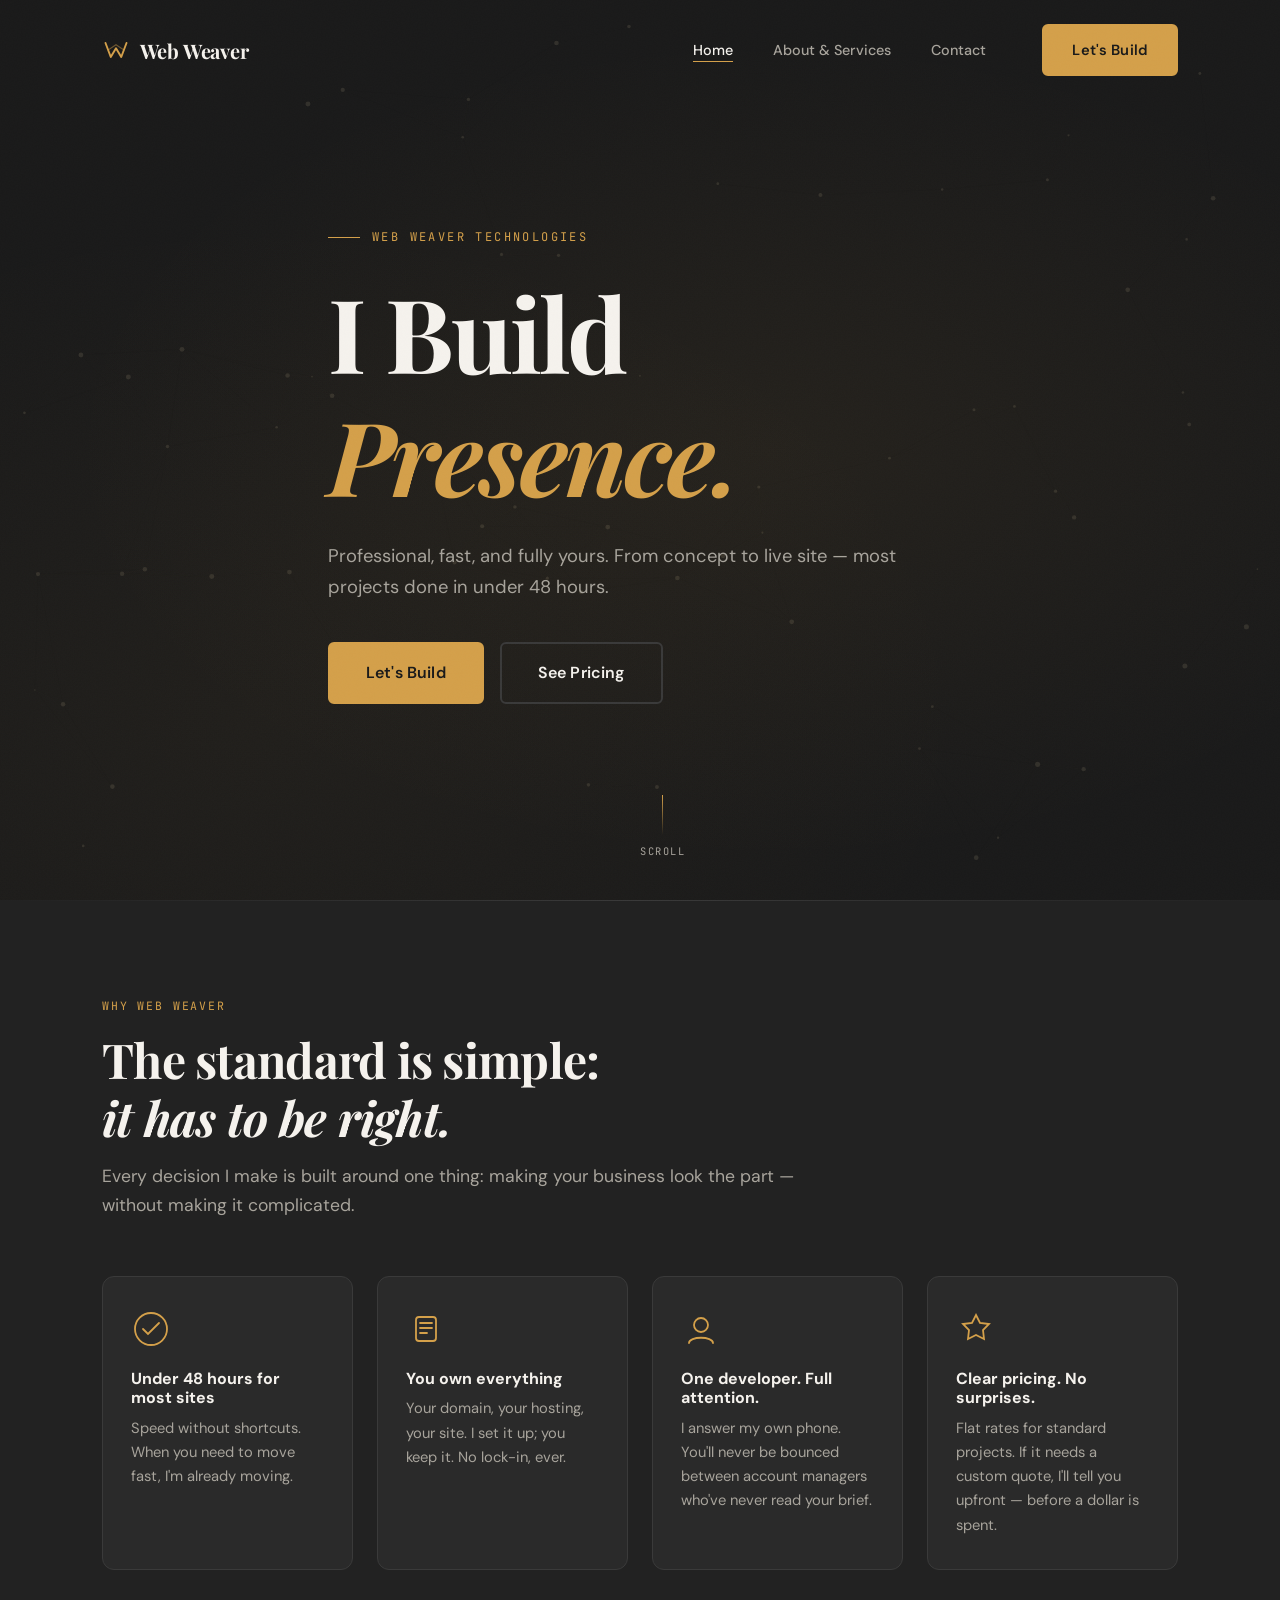
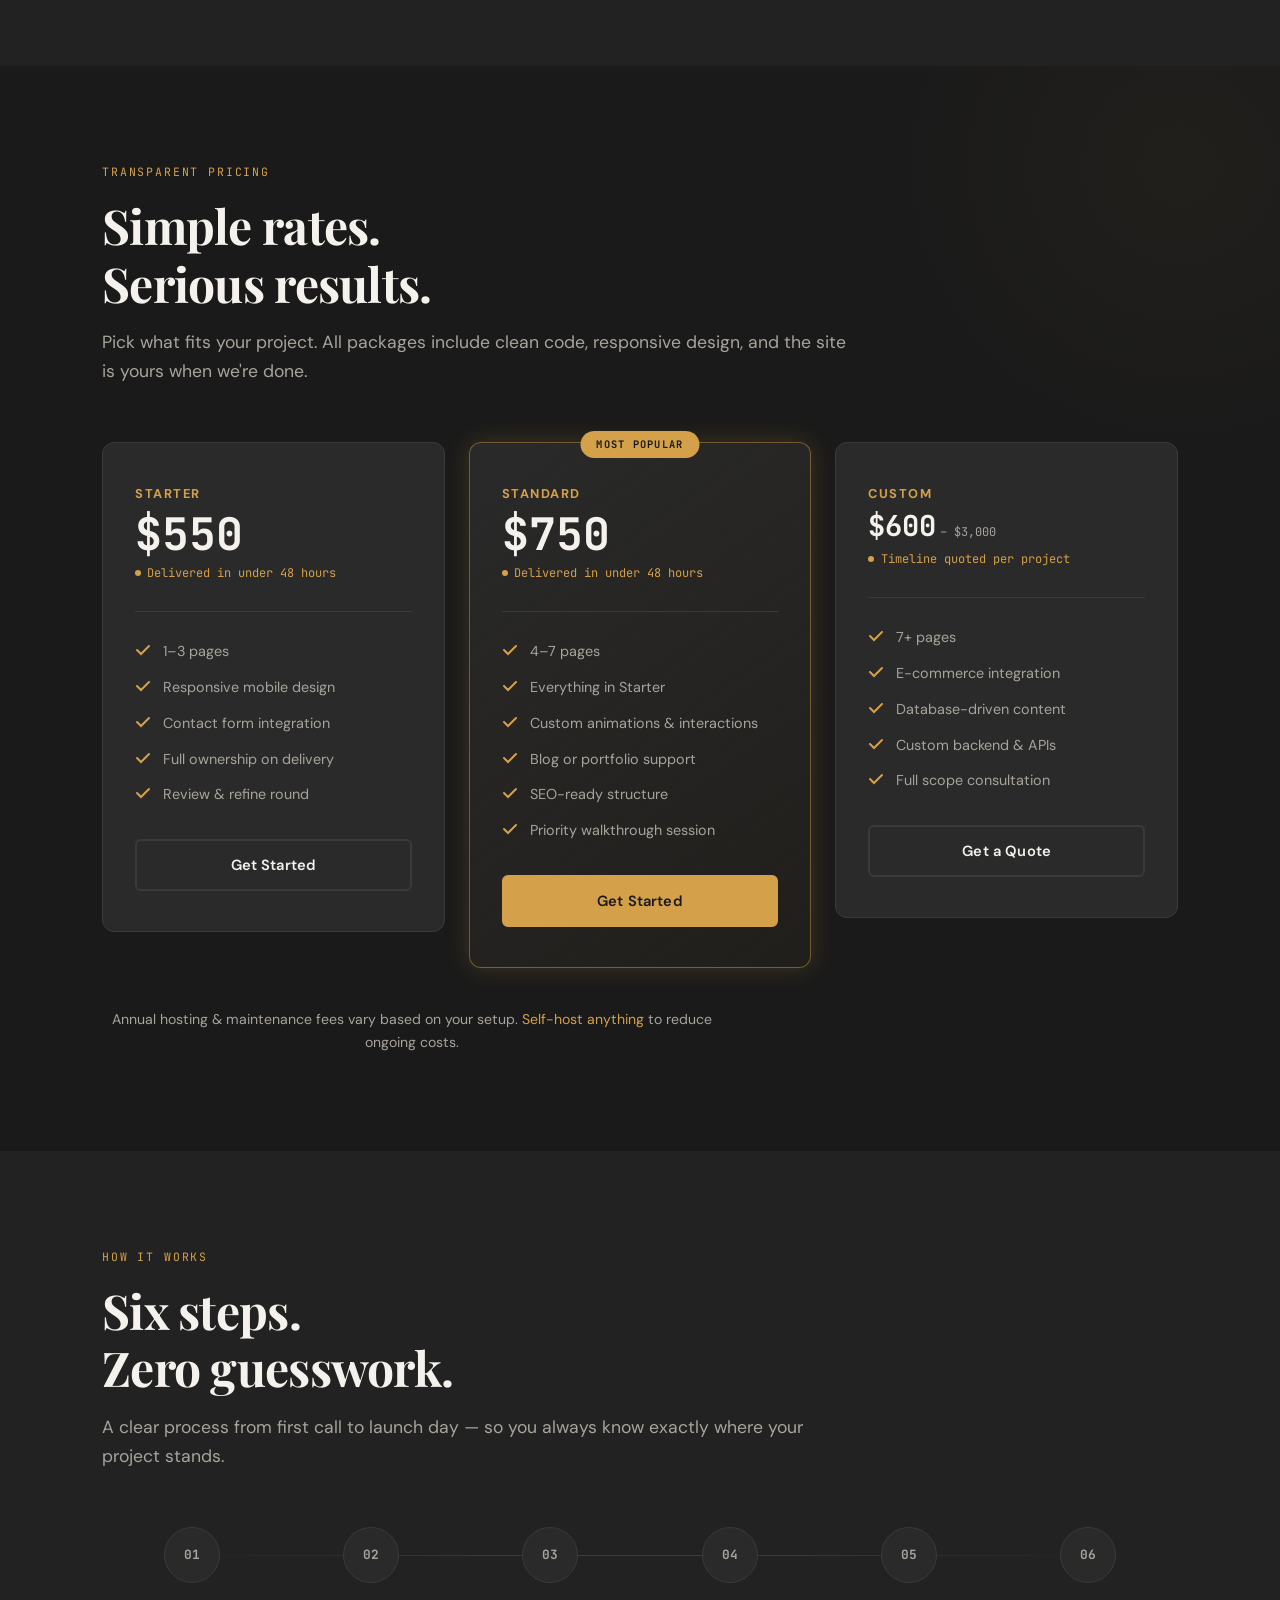
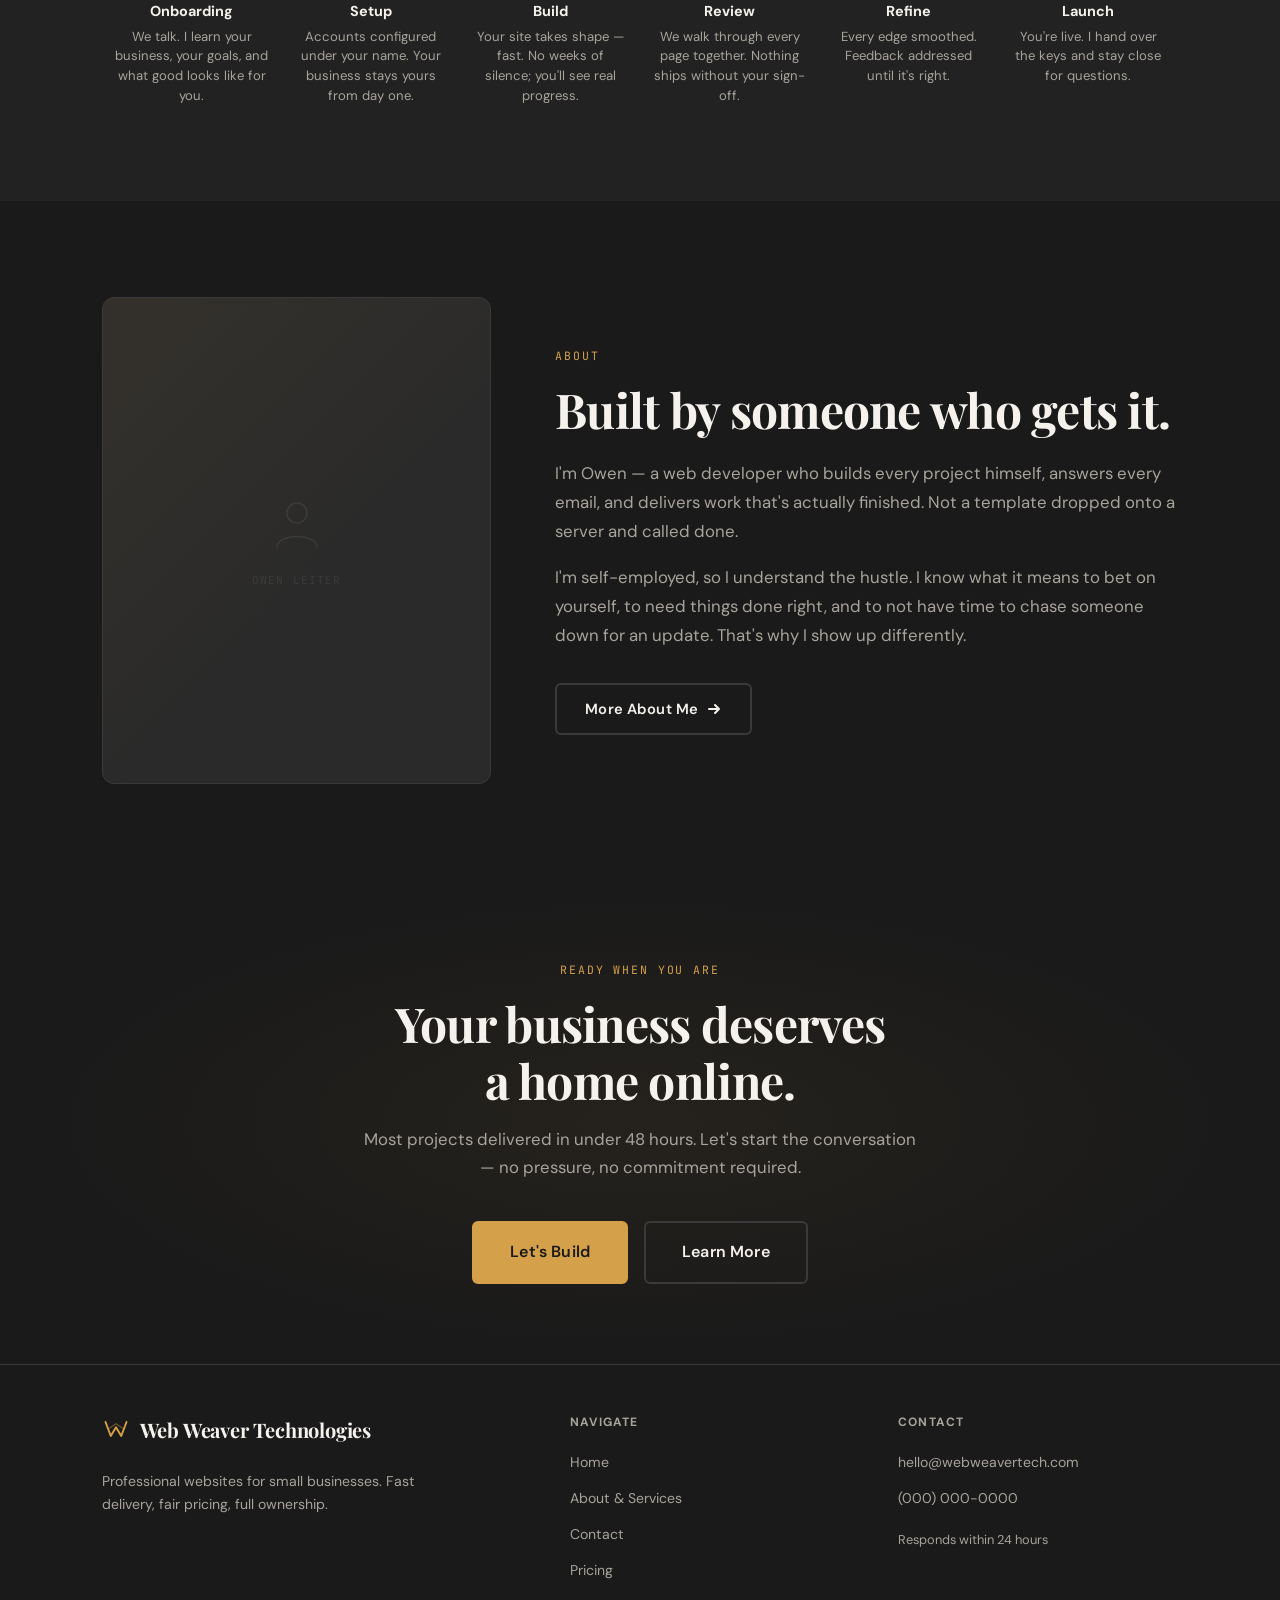
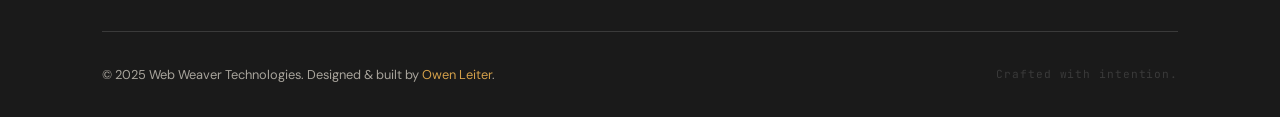
==== commit 86ce0232: "Increase hero size, replace cheesy headings with luxury copy" ====
--- a/index.html
+++ b/index.html
@@ -79,7 +79,7 @@
     <div class="container">
       <div class="section-header" data-reveal>
         <span class="section-label">Why Web Weaver</span>
-        <h2 id="pitch-heading">Built different.<br><em>On purpose.</em></h2>
+        <h2 id="pitch-heading">The standard is simple:<br><em>it has to be right.</em></h2>
         <p>Every decision I make is built around one thing: making your business look the part — without making it complicated.</p>
       </div>
 
--- a/css/style.css
+++ b/css/style.css
@@ -78,7 +78,7 @@
   color: var(--text-primary);
 }
 
-h1 { font-size: clamp(2.6rem, 5.5vw, 4.2rem); letter-spacing: -0.02em; }
+h1 { font-size: clamp(3.6rem, 8vw, 7rem); letter-spacing: -0.03em; }
 h2 { font-size: clamp(2rem, 4vw, 3rem); letter-spacing: -0.015em; }
 h3 { font-size: clamp(1.2rem, 2vw, 1.5rem); font-weight: 600; }
 h4 { font-size: 1.1rem; font-family: var(--font-body); font-weight: 600; }
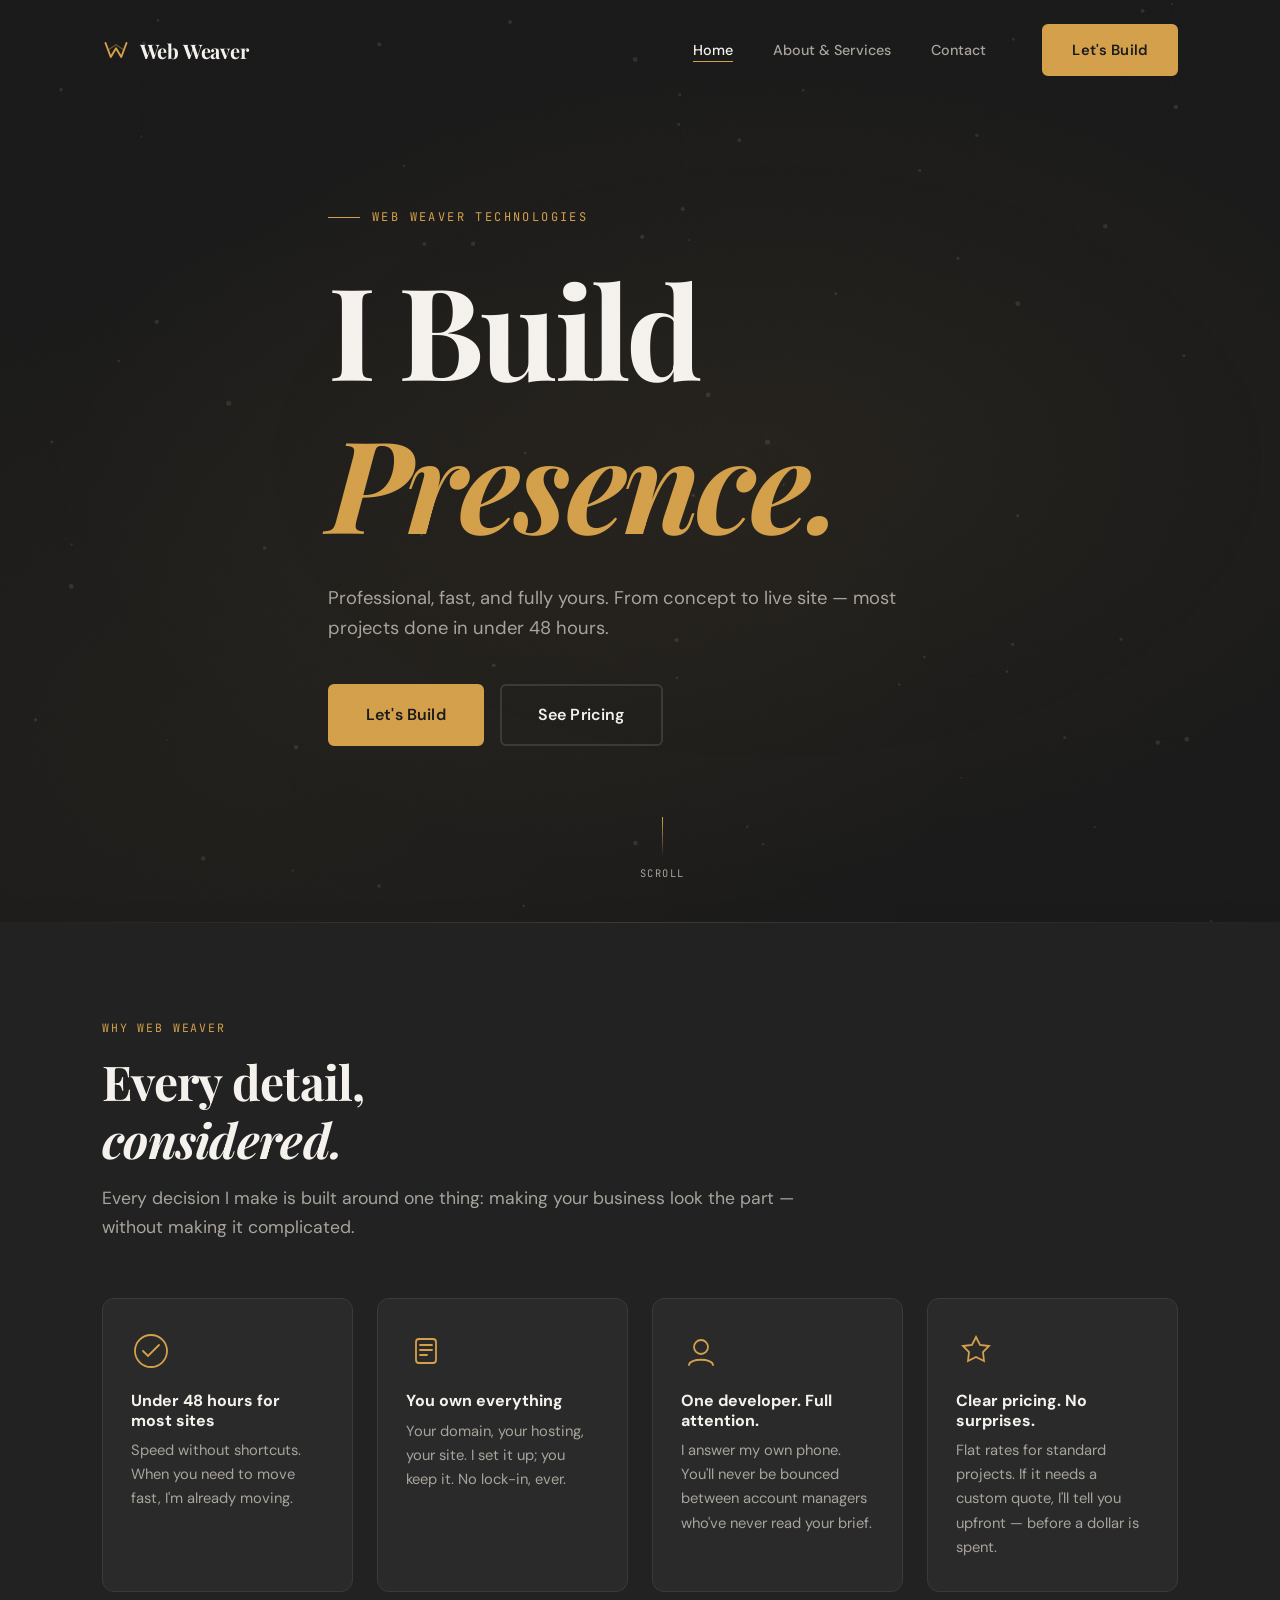
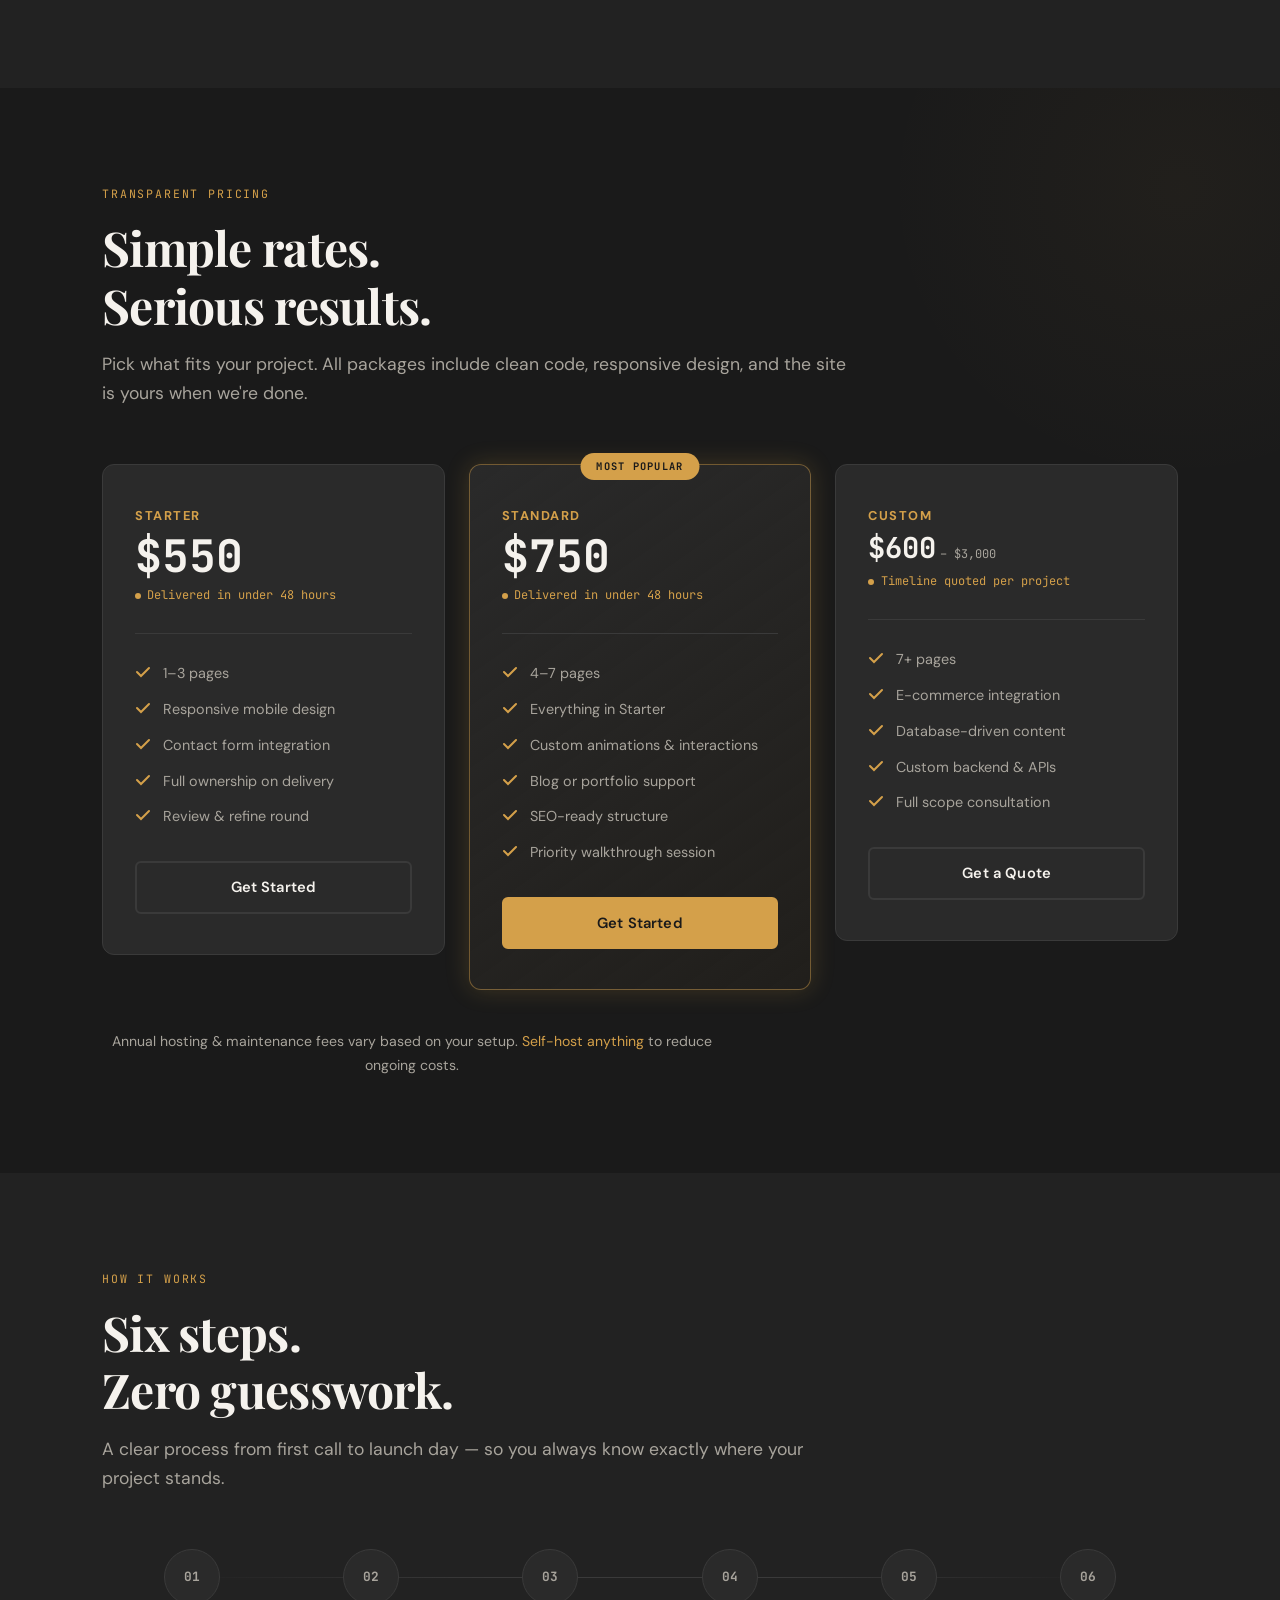
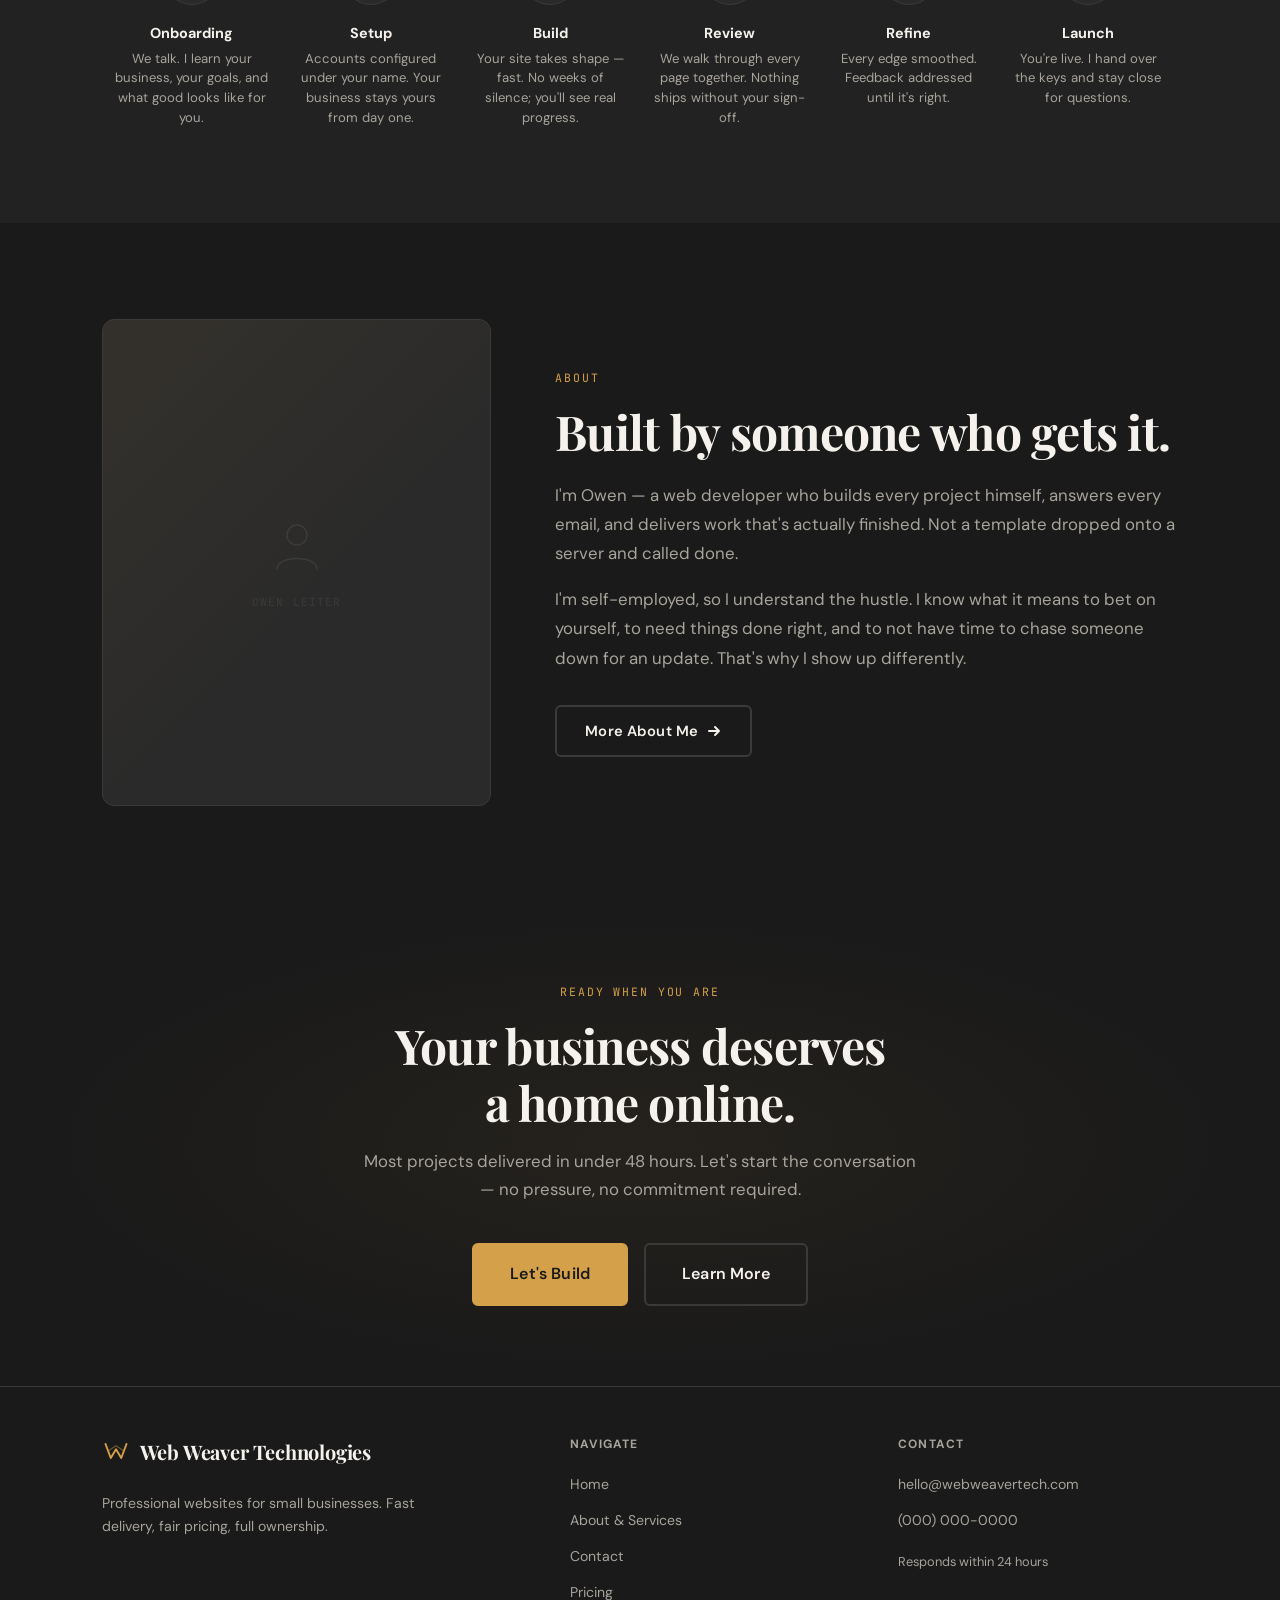
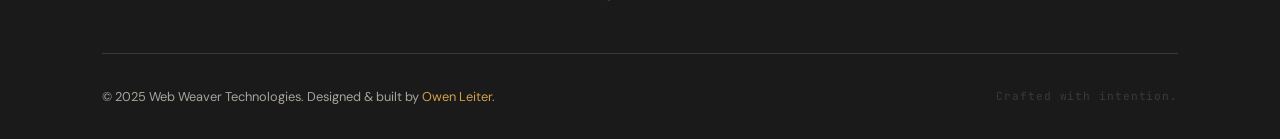
==== commit a028f2a5: "Scope large font to home hero only, shorten pitch heading" ====
--- a/index.html
+++ b/index.html
@@ -79,7 +79,7 @@
     <div class="container">
       <div class="section-header" data-reveal>
         <span class="section-label">Why Web Weaver</span>
-        <h2 id="pitch-heading">The standard is simple:<br><em>it has to be right.</em></h2>
+        <h2 id="pitch-heading">Every detail,<br><em>considered.</em></h2>
         <p>Every decision I make is built around one thing: making your business look the part — without making it complicated.</p>
       </div>
 
--- a/css/style.css
+++ b/css/style.css
@@ -78,7 +78,8 @@
   color: var(--text-primary);
 }
 
-h1 { font-size: clamp(3.6rem, 8vw, 7rem); letter-spacing: -0.03em; }
+h1 { font-size: clamp(2.6rem, 5.5vw, 4.2rem); letter-spacing: -0.02em; }
+.hero__headline { font-size: clamp(4.5rem, 10vw, 8.5rem); letter-spacing: -0.03em; }
 h2 { font-size: clamp(2rem, 4vw, 3rem); letter-spacing: -0.015em; }
 h3 { font-size: clamp(1.2rem, 2vw, 1.5rem); font-weight: 600; }
 h4 { font-size: 1.1rem; font-family: var(--font-body); font-weight: 600; }
